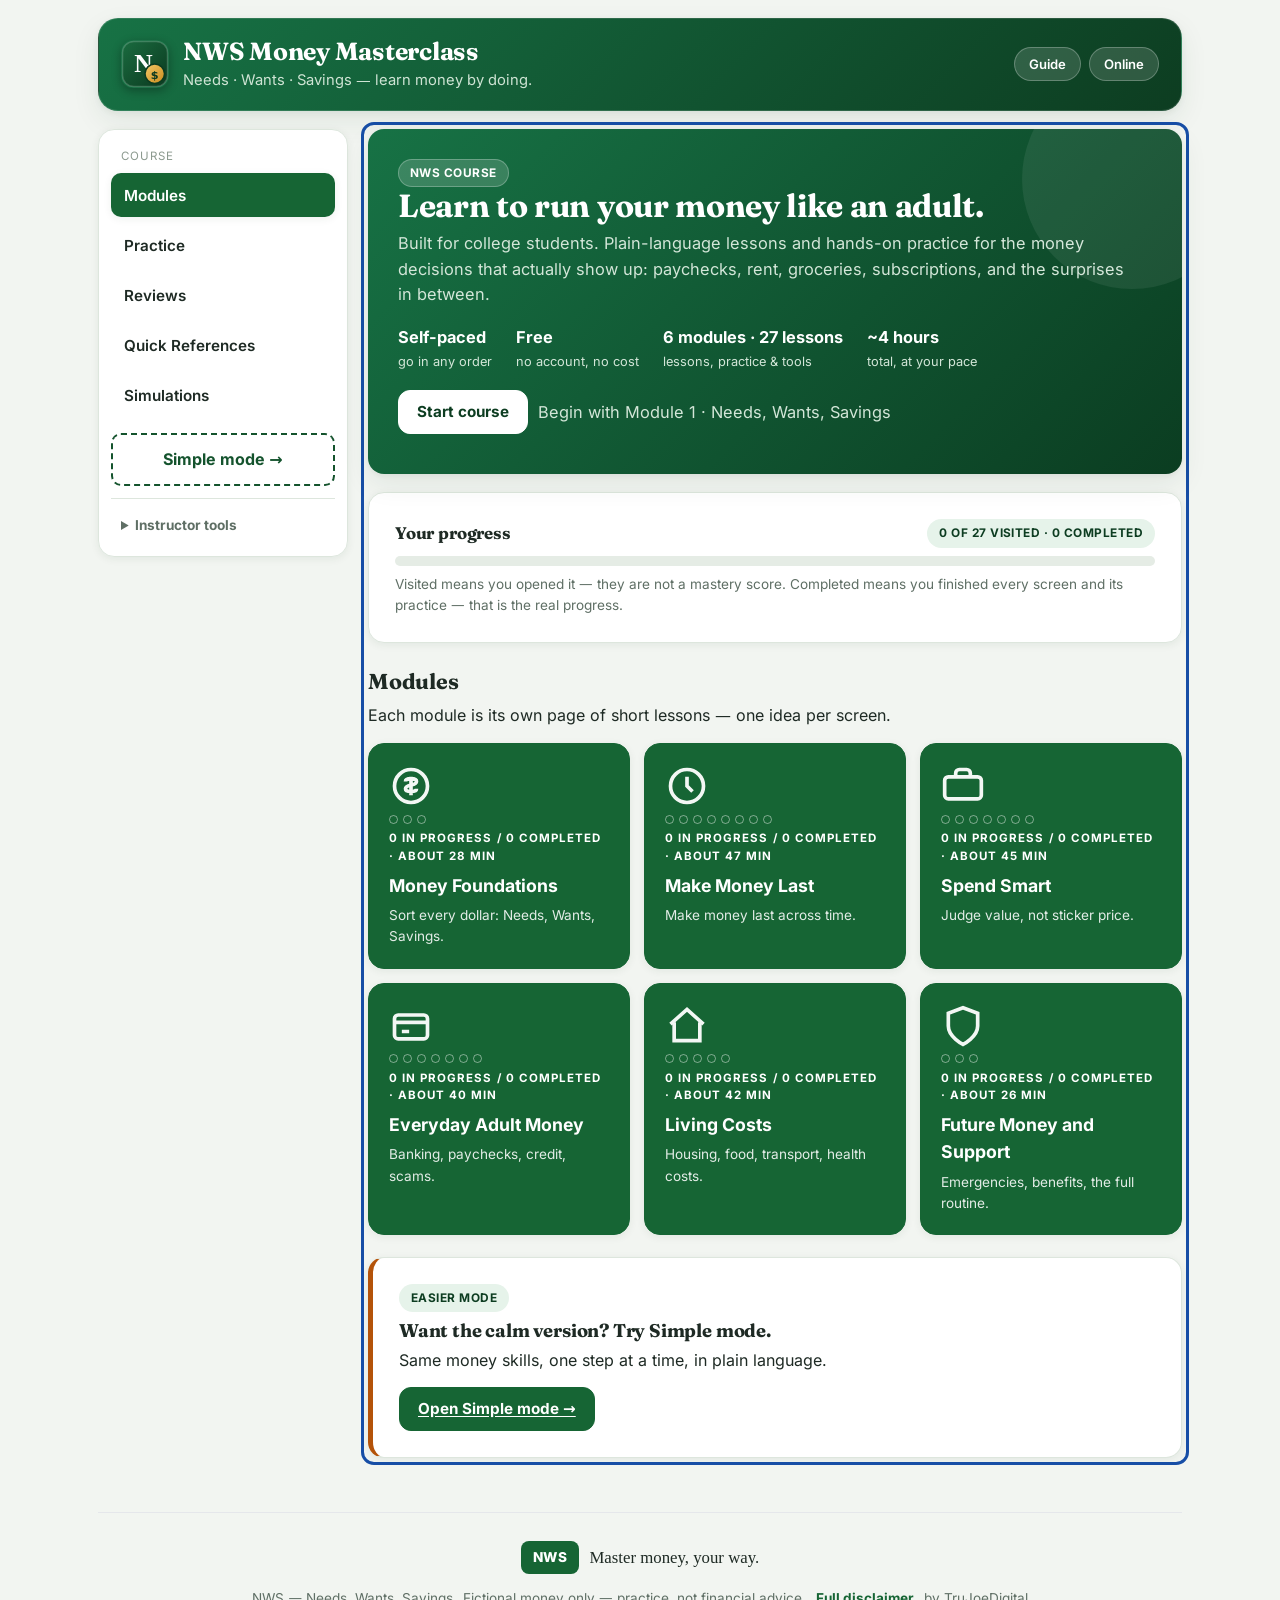
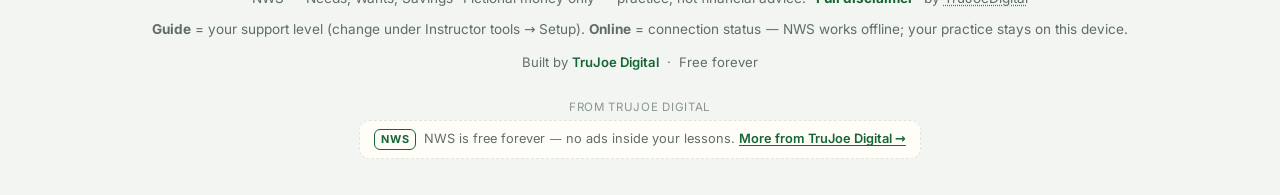
==== index.html @ 73017314 "Publish NWS build from d4024dbf68e6dd7f195183cb3db959cdd5420237" ====
<!doctype html>
<html lang="en">
<head>
  <meta charset="utf-8" />
  <meta name="viewport" content="width=device-width, initial-scale=1" />
  <meta name="theme-color" content="#14532d" />
  <meta name="application-name" content="NWS" />
  <meta name="apple-mobile-web-app-capable" content="yes" />
  <meta name="apple-mobile-web-app-status-bar-style" content="default" />
  <title>NWS Money Masterclass</title>
  <meta name="description" content="NWS Money Masterclass — learn money decisions with Needs, Wants, and Savings. Free, self-paced, works offline." />
  <link rel="manifest" href="./manifest.webmanifest" />
  <link rel="icon" href="./icon.svg" type="image/svg+xml" />
  <link rel="stylesheet" href="./styles.css" />
  <link rel="stylesheet" href="./course.css" />
  <link rel="stylesheet" href="./accessibility-v13.css" />
  <!-- AdSense site verification (pub-1942036847459762). House ad stays in #nwsAdSlot until Google approves. -->
  <script async src="https://pagead2.googlesyndication.com/pagead/js/adsbygoogle.js?client=ca-pub-1942036847459762" crossorigin="anonymous"></script>
  <script type="application/ld+json">
  {"@context":"https://schema.org","@type":"FAQPage","mainEntity":[
    {"@type":"Question","name":"Is NWS Money Masterclass really free?","acceptedAnswer":{"@type":"Answer","text":"Yes. Every lesson, quiz, and simulation is free with no account and no payment."}},
    {"@type":"Question","name":"Do I need to create an account to use NWS?","acceptedAnswer":{"@type":"Answer","text":"No. Progress is saved in your own browser. Nothing is uploaded."}},
    {"@type":"Question","name":"What ages is NWS Money Masterclass for?","acceptedAnswer":{"@type":"Answer","text":"Built for teens and young adults (roughly 14–24), and useful for any money beginner."}},
    {"@type":"Question","name":"What does NWS teach?","acceptedAnswer":{"@type":"Answer","text":"Budgeting, banking, credit and debt, scam safety, renting, utilities, food and transportation budgeting, health insurance basics, and tax paperwork — learned by doing, not lecturing."}},
    {"@type":"Question","name":"Does NWS work offline?","acceptedAnswer":{"@type":"Answer","text":"Yes. It is a progressive web app — install it and use it without an internet connection."}},
    {"@type":"Question","name":"Who made NWS Money Masterclass?","acceptedAnswer":{"@type":"Answer","text":"TruJoe Digital, Clarksville, Arkansas."}}
  ]}
  </script>
</head>
<body>
<a class="skip-link" href="#main-content">Skip to main content</a>
<div class="app">
  <header>
    <a class="brand brand-home" href="#/modules" aria-label="NWS Money Masterclass — back to home"><img class="brand-mark" src="./icon.svg" alt="" width="44" height="44" /><div class="brand-text"><h1>NWS Money Masterclass</h1><p>Needs · Wants · Savings — learn money by doing.</p></div></a>
    <div class="mode"><span class="pill" id="scaffoldPill" title="Support level: Guide — cues are visible; ask for a step when needed. Change it under Instructor tools → Setup." aria-label="Support level: Guide">Guide</span></div>
  </header>
  <div class="layout">
    <nav class="nav" aria-label="Course navigation">
      <small role="heading" aria-level="2">Course</small>
      <button type="button" data-screen="course" data-course-stage="1" aria-controls="course" aria-current="page" class="active">Modules</button>
      <button type="button" data-screen="practice-hub" data-course-stage="2" aria-controls="practice-hub">Practice</button>
      <button type="button" data-screen="reviews" data-course-stage="3" aria-controls="reviews">Reviews</button>
      <button type="button" data-screen="references" data-course-stage="4" aria-controls="references">Quick References</button>
      <button type="button" data-screen="simulations" data-course-stage="5" aria-controls="simulations">Simulations</button>
      <a href="./simple.html" style="display:block;margin-top:10px;padding:12px 14px;border:2px dashed #14532d;border-radius:10px;color:#14532d;font-weight:700;text-decoration:none;text-align:center;" title="Simple mode: one step at a time, plain language">Simple mode →</a>
      <details class="instructor-tools">
        <summary>Instructor tools</summary>
        <button type="button" data-screen="advisor-dashboard" aria-controls="advisor-dashboard">Dashboard</button>
        <button type="button" data-screen="setup" aria-controls="setup">Setup</button>
        <button type="button" data-screen="scenarios" aria-controls="scenarios">Scenarios</button>
        <button type="button" data-screen="evidence" aria-controls="evidence">Evidence</button>
        <button type="button" data-screen="evaluation" aria-controls="evaluation">Evaluation</button>
      </details>
    </nav>
    <main id="main-content" tabindex="-1">
      <div id="courseTrail" class="course-trail hidden" aria-live="polite"></div>

      <section id="course" class="screen active" tabindex="-1" aria-label="Course modules"></section>
      <section id="practice-hub" class="screen" tabindex="-1" aria-label="Practice"></section>
      <section id="reviews" class="screen" tabindex="-1" aria-label="Reviews"></section>
      <section id="references" class="screen" tabindex="-1" aria-label="Quick references"></section>
      <section id="simulations" class="screen" tabindex="-1" aria-label="Simulations"></section>
      <section id="module-page" class="screen" tabindex="-1" aria-label="Module"></section>
      <section id="lesson-player" class="screen" tabindex="-1" aria-label="Lesson"></section>

      <section id="home" class="screen" tabindex="-1"></section>
      <section id="money" class="screen" tabindex="-1"></section>
      <section id="week" class="screen" tabindex="-1"></section>
      <section id="spend" class="screen" tabindex="-1"></section>
      <section id="save" class="screen" tabindex="-1"></section>
      <section id="subscriptions" class="screen" tabindex="-1"></section>
      <section id="plan" class="screen" tabindex="-1"></section>
      <section id="pacing-value" class="screen" tabindex="-1" aria-labelledby="pacing-value-heading"></section>
      <section id="adult-life" class="screen" tabindex="-1"></section>
      <section id="life-sim" class="screen" tabindex="-1"></section>
      <section id="benefits" class="screen" tabindex="-1"></section>
      <section id="progress" class="screen" tabindex="-1"></section>

      <section id="advisor-dashboard" class="screen" tabindex="-1"></section>
      <section id="setup" class="screen" tabindex="-1"></section>
      <section id="scenarios" class="screen" tabindex="-1"></section>
      <section id="evidence" class="screen" tabindex="-1"></section>
      <section id="evaluation" class="screen" tabindex="-1"></section>
    </main>
  </div>
  <footer class="site-footer">
    <div class="footer-brand"><span class="footer-logo">NWS</span><span class="footer-tagline">Master money, your way.</span></div>
    <div class="footer-note"><span class="product-fullname">NWS — Needs, Wants, Savings</span> <span>Fictional money only — practice, not financial advice.</span> <details class="disclaimer"><summary>Full disclaimer</summary><p>Research-informed educational simulation. Fictional money only. It does not provide individualized financial, tax, legal, medical, insurance, housing, or benefits eligibility advice.</p><p><b>Ads &amp; privacy:</b> NWS currently shows only its own house messages in the footer below — no third-party ads served yet and no ad tracking. Our AdSense account is set up and awaiting Google's site review; if third-party ads are enabled after approval, this notice will be updated first, and ad providers may use cookies to serve and measure ads. Your practice data always stays on this device.</p></details> <span id="siteCredit" class="site-credit" hidden>by <a href="https://trujoedigital.com" target="_blank" rel="noopener">TruJoeDigital</a></span><span class="pill-legend"><b>Guide</b> = your support level (change under Instructor tools → Setup). <b>Online</b> = connection status — NWS works offline; your practice stays on this device.</span></div>
    <div class="footer-meta"><span>Built by <a href="https://trujoedigital.com" target="_blank" rel="noopener">TruJoe Digital</a></span><span>·</span><span>Free forever</span></div>
  </footer>
  <!-- NWS AD SLOT (footer only — never inside lessons, practice, or simulations).
       Managed by src/app/ad-rotation.js: direct-sold spots → AdSense → house ad.
       ADSENSE FLIP: set ADSENSE_ENABLED=true in ad-rotation.js and replace
       NWS_FOOTER_SLOT_ID with your AdSense ad unit ID (see docs/ADS.md). -->
  <div id="nwsAdSlot" class="nws-ad-slot" role="complementary" aria-label="Sponsored message">
    <div class="ad-label house-label" aria-hidden="true">From TruJoe Digital</div>
    <div class="house-ad"><span class="house-ad-tag">NWS</span><span>NWS is free forever — no ads inside your lessons. <a href="https://trujoedigital.com" target="_blank" rel="noopener">More from TruJoe Digital →</a></span></div>
  </div>
</div>
<dialog id="reportDialog"><div class="modal" id="reportBody"></div></dialog>
<script type="module" src="./app/my-numbers.js"></script>
<script type="module" src="./app/main-v11.js"></script>
<script type="module" src="./app/main-v11-fixes.js"></script>
<script type="module" src="./app/pwa.js"></script>
<script type="module" src="./app/pacing-value-ui.js"></script>
<script type="module" src="./app/adult-life-ui.js"></script>
<script type="module" src="./app/adult-life-simulation-ui.js"></script>
<script type="module" src="./app/recovery-followup-ui.js"></script>
<script type="module" src="./app/benefits-ui.js"></script>
<script type="module" src="./app/scenario-builder.js"></script>
<script type="module" src="./app/advisor-dashboard-ui.js"></script>
<script type="module" src="./app/evaluation-ui.js"></script>
<script type="module" src="./app/accessibility-runtime.js"></script>
<script type="module" src="./app/router.js"></script>
<script type="module" src="./app/ad-rotation.js"></script>
<script type="module" src="./app/course-ui.js"></script>
<script>
(function(){
  var credit=document.getElementById('siteCredit');
  if(!credit) return;
  var SHOW={course:1,setup:1};
  function sync(){
    var active=document.querySelector('main .screen.active');
    credit.hidden=!(active&&SHOW[active.id]);
  }
  var mainEl=document.querySelector('main');
  if(mainEl) new MutationObserver(sync).observe(mainEl,{attributes:true,subtree:true,attributeFilter:['class']});
  sync();
})();
</script>
</body>
</html>
---- styles.css ----
/* NWS Money Masterclass — visual system v3
   Professional, friendly, zero-cost. Palette: money-green (navy-adjacent trust),
   warm gold accent, ink-on-paper body. Inter for UI, Fraunces for display.
   Typefaces are self-hosted (OFL) so the PWA works fully offline. */
@font-face{font-family:'Inter';font-style:normal;font-weight:400 800;font-display:swap;
  src:url('./fonts/inter-latin.woff2') format('woff2');unicode-range:U+0000-00FF}
@font-face{font-family:'Fraunces';font-style:normal;font-weight:600 700;font-display:swap;
  src:url('./fonts/fraunces-latin.woff2') format('woff2');unicode-range:U+0000-00FF}
:root{
  --font-sans:'Inter',system-ui,-apple-system,BlinkMacSystemFont,'Segoe UI',Roboto,sans-serif;
  --font-display:'Fraunces',Georgia,'Times New Roman',serif;
  --bg:#f2f5f1; --panel:#ffffff; --panel-2:#f8faf8;
  --ink:#1e2a24; --muted:#5f6f65; --faint:#8b998e; --line:#dde6dd;
  --brand:#166534; --brand-deep:#0d3d21; --brand-soft:#e6f3ea;
  --accent:#b45309; --accent-deep:#7c3a06; --accent-soft:#fdf1de;
  --good:#15803d; --good-soft:#e5f5ea;
  --warn:#92400e; --warn-soft:#fdf1de;
  --bad:#b91c1c; --bad-soft:#fdeaea;
  --shadow:0 10px 28px rgba(20,60,35,.08),0 2px 6px rgba(20,60,35,.06);
  --shadow-sm:0 2px 8px rgba(20,60,35,.07);
  --radius:16px; --radius-sm:10px;
}
*{box-sizing:border-box}
html{-webkit-text-size-adjust:100%}
body{margin:0;background:var(--bg);color:var(--ink);font-family:var(--font-sans);font-size:16px;line-height:1.55;-webkit-font-smoothing:antialiased}
h1,h2,h3{font-family:var(--font-display);line-height:1.2;letter-spacing:-.01em}
p{margin:.5em 0}
a{color:var(--brand);text-underline-offset:2px}
:focus-visible{outline:3px solid #2f9e63;outline-offset:2px;border-radius:6px}
.skip-link{position:absolute;left:-9999px;top:0;background:var(--brand-deep);color:#fff;padding:10px 16px;z-index:200;border-radius:0 0 10px 0;font-weight:700}
.skip-link:focus{left:0}
.hidden{display:none!important}
[hidden]{display:none!important}

.app{max-width:1120px;margin:0 auto;padding:18px}

/* ---------- Brand header ---------- */
header{background:linear-gradient(135deg,#177245 0%,#0d3d21 100%);color:#fff;border-radius:20px;padding:18px 22px;display:flex;align-items:center;gap:16px;flex-wrap:wrap;box-shadow:var(--shadow);border:1px solid rgba(255,255,255,.12)}
.brand{display:flex;align-items:center;gap:14px;flex:1 1 auto;min-width:0}
a.brand-home{text-decoration:none;color:inherit}
a.brand-home:hover .brand-text h1{text-decoration:underline;text-underline-offset:3px}
.brand-mark{width:48px;height:48px;flex:0 0 auto;border-radius:12px;box-shadow:0 3px 10px rgba(0,0,0,.3)}
.brand-text h1{margin:0;font-size:1.55rem;color:#fff}
.brand-text p{margin:2px 0 0;color:#cfe4d4;font-size:.92rem}
.mode{display:flex;gap:8px;align-items:center;flex-wrap:wrap}
.pill{background:rgba(255,255,255,.14);color:#fff;border:1px solid rgba(255,255,255,.25);border-radius:999px;padding:6px 14px;font-size:.82rem;font-weight:600;white-space:nowrap}
.pill.connected{background:rgba(74,222,128,.22);border-color:rgba(74,222,128,.5)}
.pill.offline{background:rgba(251,191,36,.22);border-color:rgba(251,191,36,.5)}
header .mode .btn.secondary{background:#fff;border-color:#fff;color:var(--brand-deep)}
header .mode .btn.ghost{background:transparent;color:#fff;border-color:rgba(255,255,255,.35)}

/* ---------- Layout & nav ---------- */
.layout{display:grid;grid-template-columns:250px 1fr;gap:20px;margin-top:18px;align-items:start}
.layout .nav{position:sticky;top:16px;max-height:calc(100vh - 32px);overflow-y:auto}
.nav{background:var(--panel);border:1px solid var(--line);border-radius:var(--radius);padding:12px;display:flex;flex-direction:column;gap:6px;position:sticky;top:14px;box-shadow:var(--shadow-sm)}
.nav small{color:var(--faint);text-transform:uppercase;font-size:.72rem;letter-spacing:.08em;padding:6px 10px 2px}
.nav button{display:flex;align-items:center;gap:10px;width:100%;text-align:left;border:1px solid transparent;background:none;color:var(--ink);padding:11px 12px;border-radius:var(--radius-sm);cursor:pointer;font-size:.95rem;font-weight:600;font-family:var(--font-sans)}
.nav button:hover{background:var(--brand-soft);border-color:var(--line)}
.nav button.active{background:var(--brand);color:#fff;box-shadow:var(--shadow-sm)}
.instructor-tools{border-top:1px solid var(--line);margin-top:6px;padding-top:8px}
.instructor-tools summary{cursor:pointer;color:var(--muted);font-size:.85rem;font-weight:700;padding:8px 10px;border-radius:var(--radius-sm)}
.instructor-tools summary:hover{background:var(--panel-2)}

main{min-width:0}
.screen{display:none}
.screen.active{display:block;animation:fadein .22s ease}
@keyframes fadein{from{opacity:0;transform:translateY(6px)}to{opacity:1;transform:none}}

/* ---------- Cards, hero, stats ---------- */
.hero{background:var(--panel);border:1px solid var(--line);border-top:5px solid var(--brand);border-radius:var(--radius);padding:22px 24px;box-shadow:var(--shadow);margin-bottom:18px}
.hero h2{margin:0 0 4px;font-size:1.7rem}
.card{background:var(--panel);border:1px solid var(--line);border-radius:var(--radius);padding:20px;box-shadow:var(--shadow-sm);margin:14px 0}
.card h3{margin:.2em 0 .4em}
.sub{color:var(--muted);font-size:.93rem;margin:.35em 0}
.muted{color:var(--muted)}
.section-title{display:flex;align-items:center;gap:12px;margin:26px 0 4px}
.section-title h2{margin:0;font-size:1.35rem}
.stats{display:grid;grid-template-columns:repeat(auto-fit,minmax(120px,1fr));gap:10px;margin:14px 0}
.stat{background:var(--panel-2);border:1px solid var(--line);border-radius:var(--radius-sm);padding:12px 14px}
.stat span{display:block;font-size:.75rem;color:var(--muted);text-transform:uppercase;letter-spacing:.05em;font-weight:600}
.stat b{font-size:1.25rem;font-variant-numeric:tabular-nums}
.grid{display:grid;gap:14px}
.g2{grid-template-columns:repeat(2,1fr)}
.g3{grid-template-columns:repeat(3,1fr)}
.g4{grid-template-columns:repeat(4,1fr)}
.row{display:flex;gap:10px;align-items:center;flex-wrap:wrap;margin:10px 0}
.between{justify-content:space-between}
.stack{display:flex;flex-direction:column;gap:8px}
.ghost{opacity:.55}

/* ---------- Buttons ---------- */
.btn{appearance:none;border:1.5px solid var(--brand);background:var(--brand);color:#fff;font-family:var(--font-sans);font-weight:700;font-size:.95rem;padding:11px 18px;border-radius:12px;cursor:pointer;display:inline-flex;align-items:center;justify-content:center;gap:8px;transition:transform .12s ease,box-shadow .12s ease,background .12s ease;line-height:1.3}
.btn:hover{background:#12562c;transform:translateY(-1px);box-shadow:0 6px 16px rgba(22,101,52,.28)}
.btn:active{transform:none}
.btn.secondary{background:#fff;color:var(--brand-deep);border-color:#c9d6cb}
.btn.secondary:hover{background:var(--brand-soft);box-shadow:var(--shadow-sm)}
.btn.ghost{background:transparent;color:var(--brand-deep);border-color:transparent}
.btn.warn{background:var(--warn);border-color:var(--warn)}
.btn:disabled{opacity:.5;cursor:not-allowed;transform:none;box-shadow:none}

/* ---------- Forms ---------- */
label{font-weight:600;font-size:.93rem;display:block;margin-bottom:2px}
.field{display:flex;flex-direction:column;gap:6px;margin:10px 0;min-width:0}
.field small{color:var(--muted);font-size:.82rem}
input[type=number],input[type=text],input[type=date],select,textarea{font-family:var(--font-sans);font-size:1rem;color:var(--ink);background:#fff;border:1.5px solid #c6d3c8;border-radius:12px;padding:11px 13px;width:100%;max-width:100%;transition:border-color .12s,box-shadow .12s}
input:focus,select:focus,textarea:focus{border-color:var(--brand);box-shadow:0 0 0 3px rgba(22,101,52,.16);outline:none}
input[type=number]{font-variant-numeric:tabular-nums}
input[type=checkbox],input[type=radio]{width:1.15rem;height:1.15rem;accent-color:var(--brand)}
.checkbox-row{display:flex;gap:10px;align-items:flex-start;font-weight:500;margin:8px 0}

/* ---------- Tags, hints, callouts ---------- */
.tag{display:inline-block;font-size:.74rem;font-weight:700;padding:4px 11px;border-radius:999px;background:var(--brand-soft);color:var(--brand-deep);text-transform:uppercase;letter-spacing:.04em;border:1px solid transparent}
.tag.need{background:#e0eafb;color:#1e40af;border-color:#c3d4f5}
.tag.want{background:var(--accent-soft);color:var(--accent-deep);border-color:#f3dcb4}
.tag.recurring{background:#f3e8ff;color:#6d28d9;border-color:#e0cdfb}
.tag.save{background:var(--good-soft);color:var(--good);border-color:#c4e6cd}
.tag.info{background:#e8eef4;color:#3b556e;border-color:#cfdbe6}
.hint{color:var(--muted);font-size:.88rem;background:var(--panel-2);border-left:3px solid var(--accent);padding:8px 12px;border-radius:0 8px 8px 0;margin:10px 0}
.callout{border:1px solid #f3dcb4;background:var(--accent-soft);border-radius:var(--radius-sm);padding:14px 16px;margin:12px 0}
.callout.good{border-color:#c4e6cd;background:var(--good-soft)}
.warning{border:1px solid #f5c6c6;background:var(--bad-soft);border-radius:var(--radius-sm);padding:14px 16px;margin:12px 0;color:#7f1d1d}
.result{border-radius:var(--radius-sm);padding:12px 14px;margin:12px 0;background:var(--panel-2);border:1px solid var(--line)}
.info{color:var(--muted);font-size:.9rem}
.money{font-variant-numeric:tabular-nums;font-weight:700}
.positive{color:var(--good)} .negative{color:var(--bad)}
.progressbar{height:10px;background:#e5ece5;border-radius:999px;overflow:hidden;margin:8px 0}
.progressbar i{display:block;height:100%;background:linear-gradient(90deg,#22a35c,#166534);border-radius:999px;transition:width .3s ease}

/* ---------- Tables ---------- */
.table-scroll{overflow-x:auto;-webkit-overflow-scrolling:touch;border-radius:var(--radius-sm)}
table{border-collapse:collapse;width:100%;background:#fff}
th,td{text-align:left;padding:10px 12px;border-bottom:1px solid var(--line);font-size:.92rem}
th{font-weight:700;font-size:.78rem;text-transform:uppercase;letter-spacing:.05em;color:var(--muted);background:var(--panel-2)}
tr:last-child td{border-bottom:0}

/* ---------- Lesson chrome: trail, prev/next, your-turn ---------- */
.course-trail{background:var(--panel);border:1px solid var(--line);border-radius:var(--radius);padding:12px 18px;margin-bottom:16px;display:flex;gap:10px;align-items:center;flex-wrap:wrap;box-shadow:var(--shadow-sm)}
.course-trail .trail-title{font-weight:700;font-size:.95rem;flex:1 1 auto;min-width:200px}
.course-trail .trail-title small{color:var(--muted);font-weight:600}
.trail-sep{margin:0 .45em;color:var(--muted);font-weight:400}
.trail-flow{display:flex;align-items:center;gap:10px;flex-wrap:wrap;flex-basis:100%;border-top:1px solid var(--line);padding-top:10px}
.trail-progress{font-size:.8rem;font-weight:700;color:var(--muted)}
.trail-nav{display:flex;gap:8px;margin-left:auto}
.trail-nav .btn{padding:9px 14px;font-size:.87rem}
.trail-nav .trail-link{color:var(--brand);font-weight:700;font-size:.87rem;text-decoration:none;padding:9px 4px}
.trail-nav .trail-link:hover{text-decoration:underline}

.your-turn{border:2px solid var(--brand);background:linear-gradient(180deg,#f2f9f4 0%,#fff 90%);border-radius:var(--radius);padding:20px;margin:18px 0;box-shadow:var(--shadow-sm)}
.your-turn-head{display:flex;align-items:center;gap:12px;margin-bottom:6px;flex-wrap:wrap}
.your-turn-tag{background:var(--brand);color:#fff;font-size:.72rem;font-weight:800;letter-spacing:.06em;text-transform:uppercase;padding:5px 12px;border-radius:999px}
.your-turn h3{margin:0;font-size:1.2rem}
.your-turn .result-line{background:#fff;border:1px dashed var(--brand);border-radius:var(--radius-sm);padding:12px 14px;margin:12px 0;font-weight:600}
.your-turn-checklist{margin-top:14px;border-top:1px dashed var(--line);padding-top:10px}
.your-turn-checklist summary{cursor:pointer;font-weight:700;color:var(--brand-deep);font-size:.95rem}
.your-turn-checklist ol{padding-left:24px;display:grid;gap:10px;margin:12px 0}
.your-turn-checklist label{display:flex;gap:10px;align-items:flex-start;font-weight:500;cursor:pointer}
.your-turn-checklist input[type=checkbox]{flex:0 0 auto;margin-top:3px}

/* ---------- Footer disclaimer ---------- */
.footer-note{color:var(--muted);font-size:.85rem;text-align:center;margin:26px 0 10px;display:flex;gap:10px;justify-content:center;align-items:baseline;flex-wrap:wrap}
.site-footer{margin-top:40px;padding:28px 20px 20px;border-top:1px solid var(--border,#e5e7eb);text-align:center}
.site-footer .footer-brand{display:flex;align-items:center;justify-content:center;gap:10px;margin-bottom:14px}
.site-footer .footer-logo{background:var(--brand);color:#fff;font-weight:800;font-size:.85rem;padding:6px 12px;border-radius:8px;letter-spacing:.04em}
.site-footer .footer-tagline{font-family:var(--serif,Georgia,serif);font-size:1.05rem;color:var(--ink,#1a1a1a)}
.site-footer .footer-note{margin:0 0 12px}
.site-footer .footer-meta{display:flex;gap:8px;justify-content:center;align-items:center;color:var(--muted);font-size:.82rem;margin-top:4px}
.site-footer .footer-meta a{color:var(--brand);text-decoration:none;font-weight:600}
.ad-label.house-label{color:var(--muted);font-size:.72rem;letter-spacing:.06em;text-transform:uppercase}
/* NWS ad slot: footer strip only, never inside lesson/practice/simulation flows. */
.nws-ad-slot{margin:6px auto 18px;max-width:728px;padding:0 12px;text-align:center}
.ad-label{font-size:.62rem;letter-spacing:.14em;text-transform:uppercase;color:var(--muted,#8a8578);margin-bottom:4px;opacity:.7}
.house-ad{display:inline-flex;gap:8px;align-items:baseline;justify-content:center;flex-wrap:wrap;color:var(--muted);font-size:.8rem;border:1px dashed var(--line,#d8d2c4);border-radius:10px;padding:8px 14px;background:var(--card,#fffdf8)}
.house-ad-tag{font-weight:700;font-size:.68rem;letter-spacing:.06em;text-transform:uppercase;color:var(--brand);border:1px solid var(--brand);border-radius:6px;padding:1px 6px}
.house-ad a{color:var(--brand);font-weight:600}
.direct-ad{display:inline-flex;gap:8px;align-items:baseline;justify-content:center;flex-wrap:wrap;color:var(--muted);font-size:.8rem;border:1px solid var(--line,#d8d2c4);border-radius:10px;padding:8px 14px;background:var(--card,#fffdf8)}
.direct-ad .spot-tag{font-weight:700;font-size:.68rem;letter-spacing:.06em;text-transform:uppercase;color:var(--brand-deep);border:1px solid var(--brand-deep);border-radius:6px;padding:1px 6px}
.direct-ad a{color:var(--brand);font-weight:600}
.site-credit a{color:var(--muted);text-decoration:underline dotted;text-underline-offset:2px}
.site-credit a:hover{color:var(--brand)}
.disclaimer{display:inline}
.disclaimer summary{cursor:pointer;color:var(--brand);font-weight:700;display:inline}
.disclaimer p{max-width:660px;margin:10px auto;text-align:left;background:var(--panel);border:1px solid var(--line);border-radius:var(--radius-sm);padding:14px 16px}

/* ---------- Misc components ---------- */
.event{border:1px solid var(--line);border-radius:var(--radius-sm);padding:12px 14px;margin:10px 0;background:var(--panel-2)}
.event.done{border-color:#c4e6cd;background:var(--good-soft)}
.scenario-event{border-left:4px solid var(--accent);background:var(--panel);border-radius:0 var(--radius-sm) var(--radius-sm) 0;padding:12px 14px;margin:10px 0;box-shadow:var(--shadow-sm)}
.choice{border:1.5px solid var(--line);background:#fff;border-radius:12px;padding:12px 14px;cursor:pointer;font-family:var(--font-sans);font-size:.95rem;font-weight:600;transition:border-color .12s,box-shadow .12s;text-align:left}
.choice:hover{border-color:var(--brand);box-shadow:var(--shadow-sm)}
.choice[aria-pressed="true"]{border-color:var(--brand);background:var(--brand-soft);box-shadow:var(--shadow-sm)}
.adult-life-module-nav{display:flex;gap:8px;flex-wrap:wrap;margin:12px 0}
.adult-life-choice,.adult-life-transfer-choice{border:1.5px solid var(--line);border-radius:12px;background:#fff;padding:12px 14px;cursor:pointer;font-weight:600;font-family:var(--font-sans)}
.adult-life-choice[aria-pressed="true"],.adult-life-transfer-choice[aria-pressed="true"]{border-color:var(--brand);background:var(--brand-soft)}
.benefits-card{border:1px solid var(--line);border-radius:var(--radius-sm);padding:14px;background:var(--panel-2);margin:10px 0}
.source-note{font-size:.8rem;color:var(--faint);margin-top:8px}
dialog{border:1px solid var(--line);border-radius:var(--radius);padding:0;max-width:min(640px,92vw);box-shadow:var(--shadow)}
dialog::backdrop{background:rgba(13,61,33,.45)}
.modal{padding:24px}

/* ---------- Density & theme prefs ---------- */
body[data-density="low"] .card{padding:26px}
body[data-density="low"] .hero{padding:30px}
body[data-theme="dark"]{--bg:#0f1511;--panel:#182119;--panel-2:#1f2b21;--ink:#eaf2ea;--muted:#a9bcae;--faint:#7e9184;--line:#2c3a2d;--brand:#4ade80;--brand-deep:#d8f6e2;--brand-soft:#1e3325;--accent:#f0b35c;--accent-deep:#f6cf8f;--accent-soft:#33270f;--shadow:none;--shadow-sm:none;--good:#4ade80;--good-soft:#1e3325;--warn:#f0b35c;--warn-soft:#33270f;--bad:#f87171;--bad-soft:#3a1a1a}
body[data-theme="dark"] .btn{background:var(--brand);border-color:var(--brand);color:#0b1f13}
body[data-theme="dark"] .btn:hover{background:#22c55e}
body[data-theme="dark"] .btn.secondary{background:transparent;color:var(--brand-deep);border-color:#3c4f3e}
body[data-theme="dark"] .btn.ghost{color:var(--brand-deep)}
body[data-theme="dark"] input[type=number],body[data-theme="dark"] input[type=text],body[data-theme="dark"] input[type=date],body[data-theme="dark"] select,body[data-theme="dark"] textarea{background:#101711;border-color:#3c4f3e;color:var(--ink)}
body[data-theme="dark"] table{background:var(--panel)}
body[data-theme="dark"] .hero{border-top-color:var(--brand)}
body[data-theme="dark"] header{background:linear-gradient(135deg,#14532d,#0b3a20)}
body[data-theme="dark"] .course-hero{background:linear-gradient(135deg,#14532d,#081f12)}
body[data-theme="dark"] .your-turn{background:linear-gradient(180deg,#14251a,#182119)}
body[data-theme="dark"] .your-turn .result-line{background:#101711}
body[data-theme="dark"] .choice,body[data-theme="dark"] .adult-life-choice,body[data-theme="dark"] .adult-life-transfer-choice{background:#101711}
body[data-theme="dark"] .nav button.active{background:var(--brand);color:#0b1f13}
body[data-theme="dark"] .course-module-number{background:var(--brand);color:#0b1f13}
body[data-theme="dark"] .tag{background:var(--brand-soft);color:var(--brand-deep)}
body[data-theme="dark"] .tag.need{background:#16294d;color:#a9c6f7;border-color:#274067}
body[data-theme="dark"] .tag.want{background:#33270f;color:#f6cf8f;border-color:#5a4517}
body[data-theme="dark"] .tag.recurring{background:#2b1d4d;color:#cdb4f7;border-color:#45336e}
body[data-theme="dark"] .tag.save{background:#12331f;color:#8fe3a8;border-color:#1f5231}
body[data-theme="dark"] .tag.info{background:#22303c;color:#a9c2d6;border-color:#33465a}

/* ---------- Responsive ---------- */
@media(max-width:960px){
  .layout{grid-template-columns:1fr}
  .nav{position:static;display:grid;grid-template-columns:repeat(3,1fr);gap:8px}
  .nav small{grid-column:1/-1;padding:2px 6px}
  .nav button{justify-content:center;text-align:center;padding:12px 8px}
  .instructor-tools{grid-column:1/-1}
  .instructor-tools button{justify-content:flex-start;text-align:left}
}
@media(max-width:640px){
  body{font-size:15px}
  .app{padding:12px}
  header{padding:14px 16px;border-radius:16px}
  .brand-text h1{font-size:1.25rem}
  .brand-text p{font-size:.82rem}
  .nav{grid-template-columns:repeat(2,1fr)}
  .hero{padding:18px}
  .hero h2{font-size:1.35rem}
  .card{padding:16px}
  .g2,.g3,.g4{grid-template-columns:1fr}
  table{display:block;max-width:100%;overflow-x:auto;-webkit-overflow-scrolling:touch}
  .trail-flow{flex-direction:column;align-items:stretch}
  .trail-nav{margin-left:0;justify-content:space-between}
  .trail-nav .btn{flex:1}
  .trail-nav .trail-link{align-self:center}
  .btn{padding:12px 16px}
  .stats{grid-template-columns:repeat(2,1fr)}
}
@media(max-width:400px){
  .nav{grid-template-columns:1fr 1fr}
  .brand-mark{width:40px;height:40px}
}

/* ---------- Print: checklists ---------- */
@media print{
  .nav,.mode,.course-trail,.skip-link,.trail-nav,.your-turn .btn,.course-lesson-action,.footer-note .disclaimer{display:none!important}
  body{background:#fff;font-size:12pt}
  .app{max-width:none;padding:0}
  header{box-shadow:none;-webkit-print-color-adjust:exact;print-color-adjust:exact}
  .hero,.card,.your-turn,.event{box-shadow:none;break-inside:avoid}
  .your-turn-checklist input[type=checkbox]{-webkit-print-color-adjust:exact;print-color-adjust:exact}
}
@media(prefers-reduced-motion:reduce){
  *,*::before,*::after{animation:none!important;transition:none!important}
}
---- course.css ----
/* NWS course extras v3 — supplements styles.css (which owns the core course shell). */
.quick-ref h3{margin-bottom:8px}
.quick-ref p:first-of-type{margin-top:0}
.quick-ref ol,.quick-ref ul{padding-left:22px;display:grid;gap:6px}
.instructor-tools[open] summary{color:var(--ink)}
@media(max-width:900px){
  .course-trail{position:static}
}

/* ---------- Course shell (v3 pro-course redesign; moved from styles.css) ---------- */
/* ---------- Course shell extras (v3) ---------- */
.course-hero{background:linear-gradient(135deg,#177245 0%,#0b3d21 100%);color:#fff;border:0;position:relative;overflow:hidden}
.course-hero::after{content:"";position:absolute;right:-60px;top:-60px;width:220px;height:220px;border-radius:50%;background:rgba(255,255,255,.07)}
.course-hero h2{color:#fff;font-size:2rem;margin:0 0 6px}
.course-hero .sub{color:#d3e6d8;font-size:1.02rem;max-width:46rem}
.course-hero .tag{background:rgba(255,255,255,.16);color:#fff;border-color:rgba(255,255,255,.25)}
.course-hero .btn{background:#fff;border-color:#fff;color:var(--brand-deep)}
.course-hero .btn:hover{background:#eef5ef}
/* ---------- Course home (v4 pro-course rebuild, Pass 1) ---------- */
.course-logistics{list-style:none;margin:18px 0 0;padding:0;display:flex;flex-wrap:wrap;gap:10px 24px}
.course-logistics li{display:flex;flex-direction:column;gap:2px}
.course-logistics b{color:#fff;font-size:1.02rem}
.course-logistics span{color:#d3e6d8;font-size:.8rem}
.course-cta-row{margin-top:18px}
.course-cta-row .sub{color:#d3e6d8}
.course-modules{display:grid;gap:16px;margin-top:8px}
.course-module{background:var(--panel);border:1px solid var(--line);border-radius:var(--radius);overflow:hidden;box-shadow:var(--shadow-sm)}
.course-module-head{display:flex;gap:14px;align-items:center;padding:18px 20px 8px}
.course-module-num{flex:0 0 auto;width:44px;height:44px;border-radius:50%;background:var(--brand-soft);color:var(--brand-deep);font-family:var(--font-display);font-weight:700;font-size:1.3rem;display:flex;align-items:center;justify-content:center}
.course-module-kicker{display:block;font-size:.72rem;font-weight:800;letter-spacing:.09em;text-transform:uppercase;color:var(--brand);margin-bottom:4px}
.course-module-head h3{margin:0;font-size:1.15rem;color:var(--ink)}
.course-module-head .sub{margin:2px 0 0}
.course-module-head .tag{margin-left:auto;flex:0 0 auto}
.course-module-meta{display:flex;gap:8px;align-items:center;margin:0;padding:0 20px 12px;color:var(--muted);font-size:.82rem;font-weight:600}
.course-lesson-list{list-style:none;margin:0;padding:0 12px 14px;display:grid;gap:8px}
.course-lesson{background:var(--panel-2);border:1px solid var(--line);border-radius:var(--radius-sm);padding:12px 14px;display:flex;gap:12px;align-items:center;cursor:pointer;transition:border-color .12s,box-shadow .12s,transform .12s}
.course-lesson:hover{border-color:var(--brand);box-shadow:var(--shadow-sm);transform:translateY(-1px)}
.course-lesson.visited{border-left:4px solid var(--good);background:var(--good-soft)}
.course-step-num{flex:0 0 auto;width:28px;height:28px;border-radius:50%;background:var(--brand-soft);color:var(--brand-deep);font-weight:800;font-size:.8rem;display:flex;align-items:center;justify-content:center}
.course-lesson.visited .course-step-num{background:var(--good);color:#fff}
.course-kind{flex:0 0 auto;font-size:.68rem;font-weight:800;letter-spacing:.05em;text-transform:uppercase;padding:4px 10px;border-radius:999px;background:var(--brand-soft);color:var(--brand-deep)}
.course-est{flex:0 0 auto;color:var(--muted);font-size:.78rem;font-weight:600;white-space:nowrap}
.course-check{display:none;flex:0 0 auto;width:26px;height:26px;border-radius:50%;background:var(--good);color:#fff;font-weight:800;font-size:.85rem;align-items:center;justify-content:center}
.course-lesson.visited .course-check{display:inline-flex}
.course-lesson-meta{flex:1 1 auto;min-width:0;text-align:left}
.course-lesson-meta b{display:block;font-size:.98rem}
.course-lesson-meta small{color:var(--muted);font-size:.82rem;display:block;margin-top:2px}
.course-lesson-action{color:var(--brand);font-weight:700;font-size:.9rem;white-space:nowrap}
.course-tools-head{margin:22px 0 6px}
.course-card-grid{display:grid;grid-template-columns:repeat(auto-fill,minmax(230px,1fr));gap:14px;margin-top:8px}
.course-action-card{background:var(--panel);border:1px solid var(--line);border-radius:var(--radius);padding:18px;box-shadow:var(--shadow-sm);display:flex;flex-direction:column;gap:8px}
.course-action-card h3{margin:0;font-size:1.05rem}
.course-action-card .btn{margin-top:auto;align-self:flex-start}

/* ---------- Course home: progress, Simple mode, proof ---------- */
.course-progress{margin-top:16px}
.course-progress-head{display:flex;align-items:center;justify-content:space-between;gap:12px;margin-bottom:8px}
.course-progress-head h3{margin:0;font-size:1.05rem}
.course-progress .sub{margin:8px 0 0;font-size:.85rem}
.course-simple-card{margin-top:22px;border-left:5px solid var(--accent)}
.course-simple-card h3{margin:8px 0 6px;font-size:1.15rem}
.course-simple-card p{margin:0 0 14px}
.course-outcomes{list-style:none;margin:0;padding:0;display:grid;gap:10px}
.course-outcomes li{position:relative;padding-left:32px}
.course-outcomes li::before{content:"✓";position:absolute;left:0;top:1px;width:22px;height:22px;border-radius:50%;background:var(--brand-soft);color:var(--brand-deep);font-weight:800;font-size:.75rem;display:inline-flex;align-items:center;justify-content:center}

/* ---------- Lesson workspace shell: outline + trail (Pass 2) ---------- */
.trail-outline-toggle{flex:0 0 auto}
.trail-title .trail-module{font-weight:600}
.trail-meter{flex:1 1 120px;min-width:90px}
.course-outline{display:none;margin:0 0 16px;background:var(--panel);border:1px solid var(--line);border-radius:var(--radius);box-shadow:var(--shadow-sm);padding:14px 16px}
.course-outline.open{display:block}
.course-outline-head{display:flex;align-items:center;justify-content:space-between;gap:10px;margin-bottom:10px}
.course-outline-head h3{margin:0;font-size:1rem}
.outline-module{border:1px solid var(--line);border-radius:var(--radius-sm);background:var(--panel-2);margin-bottom:8px}
.outline-module:last-child{margin-bottom:0}
.outline-module summary{list-style:none;display:flex;gap:10px;align-items:center;padding:10px 12px;cursor:pointer;border-radius:var(--radius-sm)}
.outline-module summary::-webkit-details-marker{display:none}
.outline-module summary:hover{background:var(--brand-soft)}
.outline-module-num{flex:0 0 auto;width:28px;height:28px;border-radius:50%;background:var(--brand-soft);color:var(--brand-deep);font-weight:800;font-size:.8rem;display:flex;align-items:center;justify-content:center}
.outline-module-meta{flex:1 1 auto;min-width:0}
.outline-module-meta b{display:block;font-size:.92rem}
.outline-module-meta small{color:var(--muted);font-size:.78rem}
.outline-steps{display:grid;gap:6px;padding:2px 12px 12px}
.outline-step{display:flex;gap:10px;align-items:center;width:100%;text-align:left;background:var(--panel);border:1px solid var(--line);border-radius:var(--radius-sm);padding:9px 12px;cursor:pointer;font:inherit;color:inherit}
.outline-step:hover{border-color:var(--brand)}
.outline-step.current{border-color:var(--brand);background:var(--brand-soft);box-shadow:var(--shadow-sm)}
.outline-step-num{flex:0 0 auto;width:24px;height:24px;border-radius:50%;background:var(--brand-soft);color:var(--brand-deep);font-weight:800;font-size:.72rem;display:flex;align-items:center;justify-content:center}
.outline-check{flex:0 0 auto;width:22px;height:22px;border-radius:50%;border:2px solid var(--line);display:inline-flex;align-items:center;justify-content:center;font-size:.7rem;font-weight:800;color:#fff}
.outline-step.visited .outline-check{background:var(--good);border-color:var(--good)}
.outline-step-meta{flex:1 1 auto;min-width:0}
.outline-step-meta b{display:block;font-size:.9rem}
.outline-step-meta small{color:var(--muted);font-size:.76rem}
@media(max-width:620px){
  .course-outline{padding:12px}
  .outline-module summary{padding:10px}
}
/* ---------- Course completion (progress screen, Pass 3) ---------- */
.pmod-list{margin-top:14px}
.pmod{padding:12px 0;border-top:1px solid var(--line)}
.pmod:first-child{border-top:0;padding-top:2px}
.pmod-head{display:flex;align-items:center;justify-content:space-between;gap:10px;margin-bottom:8px}
.pmod-head b{font-size:.98rem}
.pmod .sub{margin:8px 0 0;font-size:.85rem}
.linklike{background:none;border:0;padding:0;font:inherit;color:var(--brand);font-weight:700;text-decoration:underline;text-underline-offset:2px;cursor:pointer}
.linklike:hover{color:var(--brand-deep)}
.card .course-cta-row{margin-top:16px}
.card .course-cta-row .sub{color:var(--muted)}
/* ---------- Resume banner (Pass 3): lives inside the dark course hero ---------- */
.course-resume{display:flex;flex-wrap:wrap;gap:10px 14px;align-items:center;justify-content:space-between;margin-top:16px;padding:12px 16px;background:rgba(255,255,255,.10);border:1px solid rgba(255,255,255,.35);border-radius:var(--radius-sm)}
.course-resume .row{margin:0}
.course-resume .btn{background:#fff;border-color:#fff;color:var(--brand-deep)}
.course-resume .btn:hover{background:#eef5ef}
.course-resume .btn.secondary{background:transparent;border-color:rgba(255,255,255,.65);color:#fff}
.course-resume .btn.secondary:hover{background:rgba(255,255,255,.14)}
@media(max-width:620px){
  .course-resume{padding:12px}
}
/* ---------- Course shell: small-screen overrides ---------- */
@media(max-width:640px){
  .course-trail{padding:8px 10px;gap:8px;border-radius:14px}
  .course-hero h2{font-size:1.5rem}
  /* Compact phone trail: one slim bar — [back] [breadcrumb…] [outline] —
     then a slim progress row and compact prev/next. All controls stay reachable. */
  .course-trail>.btn{padding:8px 10px;font-size:.82rem;flex:0 0 auto}
  .course-trail .trail-title{flex:1 1 0;min-width:0;margin:0;font-size:.8rem;white-space:nowrap;overflow:hidden;text-overflow:ellipsis}
  .course-trail .trail-title .trail-sep{margin:0 .3em}
  .trail-flow{flex-basis:100%;flex-direction:row;flex-wrap:wrap;align-items:center;gap:6px 8px;border-top:0;padding-top:0}
  .trail-progress{font-size:.75rem;flex:0 0 auto}
  .trail-meter{flex:1 1 60px;min-width:40px;width:auto}
  .trail-nav{flex:1 1 100%;margin-left:0;justify-content:stretch}
  .trail-nav .btn{flex:1 1 0;min-width:0;padding:8px 10px;font-size:.8rem;white-space:nowrap;overflow:hidden;text-overflow:ellipsis}
}
/* ---------- Course shell: phone reflow ---------- */
@media(max-width:620px){
  .course-module-head{padding:14px 16px 6px;flex-wrap:wrap}
  .course-module-head .tag{margin-left:0}
  .course-module-meta{padding:0 16px 10px}
  .course-lesson{padding:12px;flex-wrap:wrap;row-gap:10px}
  .course-lesson-meta{flex:1 1 11rem}
  .course-card-grid{grid-template-columns:1fr}
  .course-logistics{gap:8px 18px}
}
/* ---------- Course structure v3: dark-green cards (match the .btn look) ---------- */
/* Module cards on the landing: dark green, white text, side by side. */
.module-quicklist{display:grid;grid-template-columns:repeat(3,1fr);gap:14px;margin-top:8px}
.module-quick-card{display:flex;flex-direction:column;gap:6px;align-items:flex-start;text-align:left;background:var(--brand);border:1px solid var(--brand);border-radius:16px;padding:20px;cursor:pointer;font:inherit;color:#fff;box-shadow:var(--shadow-sm);transition:background .12s,border-color .12s,transform .12s}
.module-quick-card:hover{background:#12562c;border-color:#12562c;transform:translateY(-1px)}
.mq-icon{width:44px;height:44px;color:#fff;opacity:.95}.mq-icon svg{width:100%;height:100%}
.mq-progress{font-size:.72rem;font-weight:700;text-transform:uppercase;letter-spacing:.09em;color:var(--mint)}
.mq-title{font-size:1.1rem;font-weight:700;color:#fff}
.mq-tagline{font-size:.85rem;color:rgba(255,255,255,.88)}
/* Skill dots: subtle, small, under the module number. Informational only. */
.mq-dots{display:flex;gap:5px;flex-wrap:wrap;align-items:center;min-height:10px}
.mq-dot{width:9px;height:9px;border-radius:50%;border:1px solid rgba(255,255,255,.45);background:transparent}
.mq-dot-attempted{background:rgba(255,255,255,.35)}
.mq-dot-familiar{background:#9fc3e8}
.mq-dot-proficient{background:#e8f1fc;border-color:#e8f1fc}
.mq-dot-mastered{background:#f2c14e;border-color:#f2c14e}
/* Informational weak-skills nudge on the end-of-lesson review (not a gate). */
.lp-nudge{border-left:4px solid var(--brand)}
@media(max-width:900px){
  .module-quicklist{grid-template-columns:repeat(2,1fr)}
}
/* Lesson cards on module pages: same dark-green treatment, side by side. */
.module-lesson-list{display:grid;grid-template-columns:repeat(2,1fr);gap:12px;padding:0 0 14px}
.module-lesson-list .course-lesson{background:var(--brand);border:1px solid var(--brand);color:#fff;border-radius:16px;padding:18px 20px;display:flex;flex-wrap:wrap;gap:10px 12px;align-items:center;text-align:left;cursor:pointer;font:inherit;box-shadow:var(--shadow-sm);transition:background .12s,border-color .12s,transform .12s}
.module-lesson-list .course-lesson:hover{background:#12562c;border-color:#12562c;transform:translateY(-1px)}
.module-lesson-list .course-step-num{background:#fff;color:var(--brand)}
.module-lesson-list .course-lesson-meta{flex:1 1 12rem;min-width:0}
.module-lesson-list .course-lesson-meta b{display:block;font-size:1rem;color:#fff}
.module-lesson-list .course-lesson-meta small{display:block;color:rgba(255,255,255,.88);font-size:.84rem;margin-top:2px}
.module-lesson-list .course-kind{background:rgba(255,255,255,.16);color:#fff}
.module-lesson-list .course-est{color:rgba(255,255,255,.9);font-weight:600}
.module-lesson-list .course-check{background:#fff;color:var(--brand)}
.module-lesson-list .course-lesson-action{color:#fff;font-weight:800}
.module-lesson-list .course-lesson.visited{background:#12562c;border-left:4px solid #fff}
.module-lesson-list .course-lesson.visited .course-step-num{background:#fff;color:var(--brand)}
/* Phones: horizontal scroll rows so cards sit side by side with full text inside. */
@media(max-width:640px){
  .module-quicklist{display:flex;overflow-x:auto;scroll-snap-type:x mandatory;-webkit-overflow-scrolling:touch;padding-bottom:10px}
  .module-quick-card{flex:0 0 80%;scroll-snap-align:start}
  .module-lesson-list{display:flex;overflow-x:auto;scroll-snap-type:x mandatory;-webkit-overflow-scrolling:touch;padding-bottom:10px}
  .module-lesson-list .course-lesson{flex:0 0 84%;scroll-snap-align:start}
}

/* ---------- Course structure v3: module pages, top nav replaces sidebar ---------- */
body.module-view .layout{display:block}
body.module-view .layout .nav{display:none}
.topnav{margin:0 0 18px;border:1px solid var(--line);border-radius:var(--radius);background:var(--panel);box-shadow:var(--shadow-sm)}
.topnav-scroll{display:flex;gap:4px;overflow-x:auto;padding:8px;-webkit-overflow-scrolling:touch}
.topnav-link{flex:0 0 auto;padding:10px 16px;border-radius:var(--radius-sm);font-weight:700;color:var(--ink);text-decoration:none;font-size:.92rem;white-space:nowrap}
.topnav-link:hover{background:var(--brand-soft)}
.topnav-link.active{background:var(--brand);color:#fff}
.topnav-simple{margin-left:auto;color:var(--brand-deep);border:2px dashed var(--brand)}
.module-page-head{margin:2px 0 6px}
.module-page-head h2{margin:0 0 4px;font-size:1.6rem}
.module-page-head .sub{max-width:44rem}
.module-page-meta{display:flex;gap:10px;align-items:center;margin:10px 0 0}
.module-lesson-list{padding:0}
.module-page-pager{margin-top:20px}
.module-page-pager .btn{max-width:48%}

/* ---------- Course structure v3: lesson player (one idea per screen) ---------- */
.lp-wrap{max-width:660px;margin:0 auto}
.lp-kicker{font-size:.78rem;font-weight:800;letter-spacing:.07em;text-transform:uppercase;color:var(--brand);margin:0 0 10px}
.lp-card{background:var(--panel);border:1px solid var(--line);border-radius:var(--radius);padding:26px;box-shadow:var(--shadow-sm)}
.lp-card h2{margin:0 0 12px;font-size:1.35rem}
.lp-body p{margin:0 0 12px;line-height:1.55}
.lp-body p:last-child{margin-bottom:0}
.lp-body ul,.lp-body ol{margin:0 0 12px;padding-left:22px;display:grid;gap:8px;line-height:1.5}
.lp-story{font-size:1.05rem;line-height:1.6;background:var(--panel-2);border-left:4px solid var(--brand);border-radius:0 var(--radius-sm) var(--radius-sm) 0;padding:14px 16px;margin:0 0 14px}
.lp-points{list-style:none;margin:0;padding:0;display:grid;gap:10px}
.lp-points li{position:relative;padding-left:30px;line-height:1.5}
.lp-points li::before{content:"→";position:absolute;left:0;top:0;color:var(--brand);font-weight:800}
.lp-q{font-size:1.12rem;font-weight:700;line-height:1.5;margin:0 0 6px}
.lp-choices{display:grid;gap:10px;margin:14px 0 4px}
.lp-choice{text-align:left;background:var(--panel-2);border:2px solid var(--line);border-radius:var(--radius-sm);padding:13px 16px;font:inherit;font-weight:600;color:var(--ink);cursor:pointer;transition:border-color .12s,background .12s}
.lp-choice:hover:not(:disabled){border-color:var(--brand)}
.lp-choice:disabled{cursor:default;opacity:.92}
.lp-choice.correct{border-color:var(--good);background:var(--good-soft)}
.lp-choice.wrong{border-color:var(--bad);background:var(--bad-soft)}
.lp-hint-btn{margin-top:10px}
.lp-hint{background:var(--panel-2);border:1px dashed var(--line);border-radius:var(--radius-sm);padding:10px 14px;margin:8px 0 0;font-size:.92rem}
.lp-feedback{margin-top:16px;padding:14px 16px;border-radius:var(--radius-sm);border:1px solid var(--line)}
.lp-feedback p{margin:0 0 8px;line-height:1.5}
.lp-feedback p:last-child{margin-bottom:0}
.lp-feedback.good{border-color:var(--good);background:var(--good-soft)}
.lp-feedback.miss{border-color:var(--warn);background:var(--warn-soft)}
.lp-why{font-size:.94rem;color:var(--muted)}
.lp-feedback.good .lp-why,.lp-feedback.miss .lp-why{color:var(--ink)}
.lp-nav{display:flex;justify-content:space-between;align-items:center;gap:10px;margin-top:14px}
.lp-nav-next{display:grid;gap:6px;justify-items:end}
.lp-blocked-hint{font-size:.82rem;color:var(--muted);margin:0}
.lp-tool-cta{margin-top:16px;display:grid;gap:8px;justify-items:start}
.lp-tool-cta .sub{margin:0}
.lp-done{display:grid;gap:12px;justify-items:start}
.lp-done .sub{margin:0}

/* ---------- Course structure v3: animated sort game ---------- */
.sort-buckets{display:grid;grid-template-columns:repeat(3,1fr);gap:10px;margin:18px 0 14px}
.sort-bucket{display:flex;flex-direction:column;gap:6px;align-items:center;background:var(--panel-2);border:2px solid var(--line);border-radius:var(--radius-sm);padding:14px 10px;font:inherit;cursor:pointer;transition:border-color .12s,transform .12s}
.sort-bucket:hover:not(:disabled){border-color:var(--brand);transform:translateY(-1px)}
.sort-bucket:disabled{cursor:default}
.sort-bucket-label{font-weight:800;font-size:.95rem;color:var(--brand-deep)}
.sort-bucket-count{min-width:30px;height:30px;border-radius:50%;background:var(--brand-soft);color:var(--brand-deep);font-weight:800;font-size:.85rem;display:inline-flex;align-items:center;justify-content:center}
.sort-bucket.flash-ok{border-color:var(--good);background:var(--good-soft)}
.sort-bucket.flash-bad{border-color:var(--bad);background:var(--bad-soft)}
.sort-stage{min-height:132px;display:flex;align-items:center;justify-content:center;padding:6px 0}
.sort-card{background:var(--brand-soft);border:2px solid var(--brand);border-radius:var(--radius);padding:22px 26px;font-size:1.12rem;font-weight:700;color:var(--ink);text-align:center;max-width:100%;transition:transform .38s ease,opacity .38s ease;animation:sortIn .28s ease}
@keyframes sortIn{from{transform:translateY(14px);opacity:0}to{transform:none;opacity:1}}
.sort-progress{text-align:center;margin:4px 0 0}
.sort-feedback{margin-top:12px;padding:14px 16px;border-radius:var(--radius-sm);border:1px solid var(--line)}
.sort-feedback p{margin:0 0 8px;line-height:1.5}
.sort-feedback p:last-child{margin-bottom:0}
.sort-feedback.good{border-color:var(--good);background:var(--good-soft)}
.sort-feedback.miss{border-color:var(--warn);background:var(--warn-soft)}
.sort-game [data-nextitem]{margin-top:12px}
.sort-done{text-align:center;font-size:1.05rem;padding:18px 0}

/* ---------- Course structure v3: end-of-lesson review ---------- */
.lp-review h2{margin-bottom:8px}
.lp-score{font-size:1.05rem;margin:0 0 16px}
.lp-review-list{display:grid;gap:10px}
.lp-ritem{border:1px solid var(--line);border-radius:var(--radius-sm);padding:14px 16px;background:var(--panel-2)}
.lp-ritem.ok{border-left:4px solid var(--good)}
.lp-ritem.miss{border-left:4px solid var(--warn)}
.lp-ri-q{font-weight:700;margin:0 0 6px;line-height:1.45}
.lp-ri-a{margin:0 0 6px}
.lp-ri-why{margin:0;font-size:.92rem;color:var(--muted);line-height:1.5}
.good-tag{background:var(--good-soft);color:var(--brand-deep);border:1px solid var(--good)}
.miss-tag{background:var(--warn-soft);color:var(--ink);border:1px solid var(--warn)}
.stretch-tag{background:var(--panel-2);color:var(--brand-deep);border:1px solid var(--brand)}

/* ---------- Variant engine: guided cues, misconception notes, practice progress ---------- */
.lp-guide{background:var(--panel-2);border:1px dashed var(--line);border-radius:var(--radius-sm);padding:10px 14px;margin-top:12px;font-size:.94rem}
.lp-guide p{margin:0 0 6px;line-height:1.5}
.lp-guide p:last-child{margin-bottom:0}
.lp-hint-open{color:var(--muted)}
.lp-mis{color:var(--ink)}
.lp-qprog{font-size:.85rem;color:var(--muted);margin:0 0 4px}
.lp-skills{margin:14px 0;padding:12px 14px;border:1px solid var(--line);border-radius:var(--radius-sm);background:var(--panel-2)}
.lp-skills h3{margin:0 0 8px;font-size:1rem}
.lp-skills ul{margin:0 0 8px;padding-left:20px}
.lp-skills li{margin:4px 0;line-height:1.5}
.course-skills{display:block;margin-top:4px;font-size:.82rem;color:var(--muted)}

/* ---------- Course structure v3: phone reflow ---------- */
@media(max-width:620px){
  .lp-card{padding:18px}
  .lp-card h2{font-size:1.18rem}
  .sort-buckets{gap:8px}
  .sort-bucket{padding:12px 6px}
  .sort-bucket-label{font-size:.82rem}
  .module-page-head h2{font-size:1.35rem}
  .module-page-pager .btn{max-width:100%}
  .lp-nav{flex-wrap:wrap}
  .topnav-link{padding:9px 13px;font-size:.86rem}
}

/* ---------- Scenario Practice v2.8: question-framed events & review recaps ---------- */
.event-question{font-size:1.02rem;line-height:1.5;margin:10px 0 6px;padding:10px 12px;background:var(--panel);border:1px solid var(--line);border-radius:var(--radius-sm)}
.event-question b{font-weight:700}
.decision-recap{border:1px solid var(--line);border-radius:var(--radius-sm);padding:10px 12px;margin:8px 0;background:var(--panel-2);line-height:1.5}
.decision-recap b{font-weight:700}
@media(max-width:620px){
  .event-question{font-size:.98rem;padding:9px 10px}
  .decision-recap{padding:9px 10px}
}

/* Sim bank (life simulation): bank-account framing with visible money movement */
.bank-balance{display:flex;align-items:baseline;gap:10px;margin:10px 0 4px}
.bank-balance span{font-size:.85rem;opacity:.75}
.bank-balance b{font-size:2rem;font-weight:800;letter-spacing:-.5px}
.period-dots{display:flex;gap:8px;margin:12px 0 4px}
.pdot{width:12px;height:12px;border-radius:50%;background:var(--border,#d7dce3);border:1px solid var(--border,#d7dce3)}
.pdot.done{background:var(--accent,#1a7f4b);border-color:var(--accent,#1a7f4b)}
.pdot.now{background:transparent;border:2px solid var(--accent,#1a7f4b);width:10px;height:10px}
.money-delta{font-size:1.05rem}
---- accessibility-v13.css ----
.skip-link{position:absolute;left:12px;top:8px;z-index:1000;background:#172033;color:#fff;padding:10px 14px;border-radius:8px;transform:translateY(-180%);text-decoration:none;font-weight:700}.skip-link:focus{transform:translateY(0)}
:focus-visible{outline:3px solid #174ea6!important;outline-offset:3px!important}
body[data-theme="dark"] :focus-visible{outline-color:#a8c7fa!important}
.nav button,.btn,button,input,select{min-height:44px}
.screen{scroll-margin-top:16px;outline:none}.screen:focus-visible{outline:3px solid #174ea6!important;outline-offset:4px!important}
.table-scroll{max-width:100%;overflow-x:auto;border-radius:10px}.table-scroll:focus-visible{outline-offset:2px!important}
.source-note{margin-top:14px;padding-top:12px;border-top:1px solid var(--line);font-size:.88rem;color:var(--muted);overflow-wrap:anywhere}.source-note a{text-decoration:underline;text-underline-offset:2px}.benefits-card ul{padding-left:1.25rem}.benefits-card li+li{margin-top:6px}
@media(max-width:320px){.app{padding:8px}.hero,.card{padding:12px}.nav{gap:4px}.nav button{padding:10px}.mode{align-items:stretch;flex-direction:column}.row{align-items:stretch}.row>.btn{width:100%}}
@media(prefers-reduced-motion:reduce){.skip-link{transition:none}}
@media(forced-colors:active){
  :focus-visible,.screen:focus-visible,.table-scroll:focus-visible{outline:3px solid Highlight!important;outline-offset:3px!important}
  .skip-link,.nav,.hero,.card,.event,.module,.callout,.hint,.warning,.result,.pill,.tag,.btn,.field input,.field select,.field textarea,dialog,.table-scroll{box-shadow:none!important;border-color:CanvasText!important}
  .skip-link{border:2px solid CanvasText!important}
  .nav button.active{border:2px solid Highlight!important;outline:3px solid Highlight!important;outline-offset:2px!important}
  .btn{border:1px solid ButtonText!important}
  .btn:disabled{border-style:dashed!important;opacity:1}
  .tag{border:1px solid CanvasText!important}
  .hint,.warning,.callout,.result{border:1px solid CanvasText!important}
  .warning,.hint{border-left-width:4px!important}
  .progressbar{border:1px solid CanvasText!important;background:Canvas!important}
  .progressbar>div{background:Highlight!important}
  .positive,.negative{color:CanvasText!important;font-weight:700}
  a{text-decoration:underline;text-underline-offset:2px}
  dialog::backdrop{background:Canvas!important;opacity:.75}
}
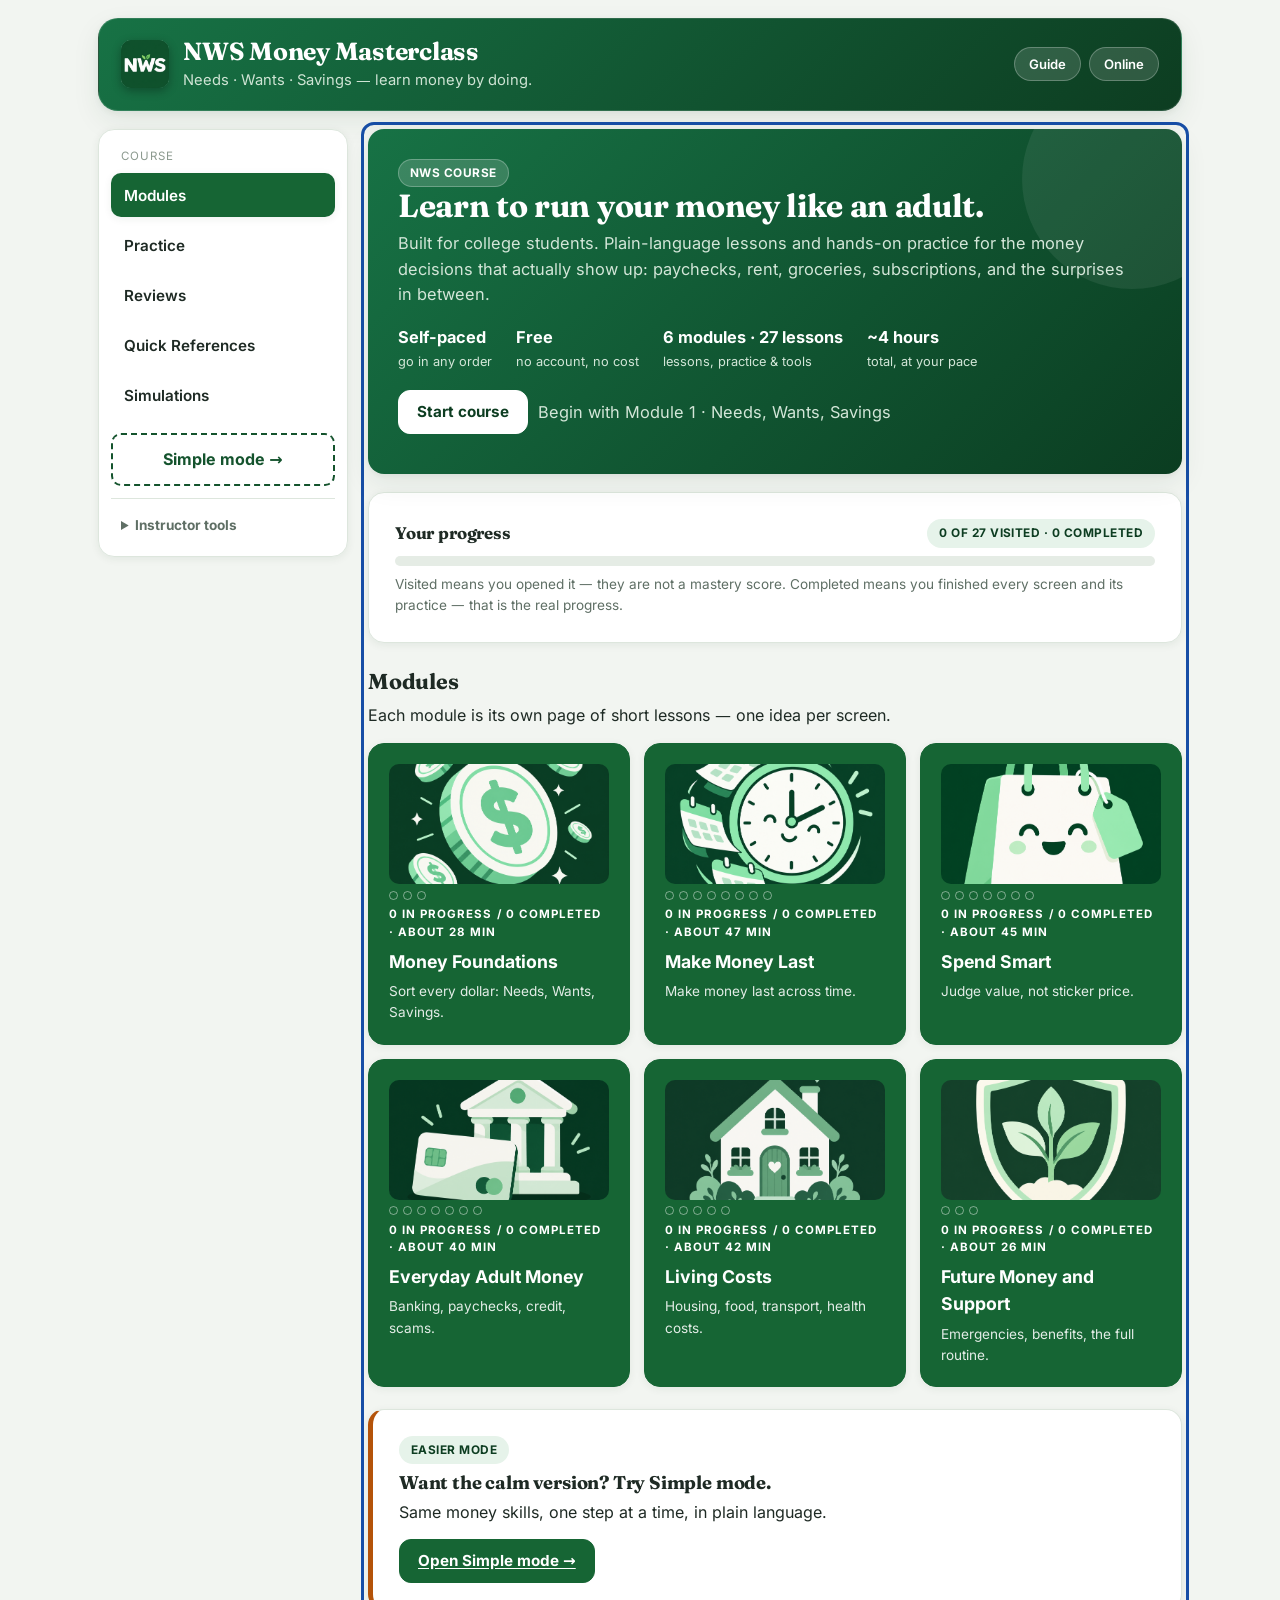
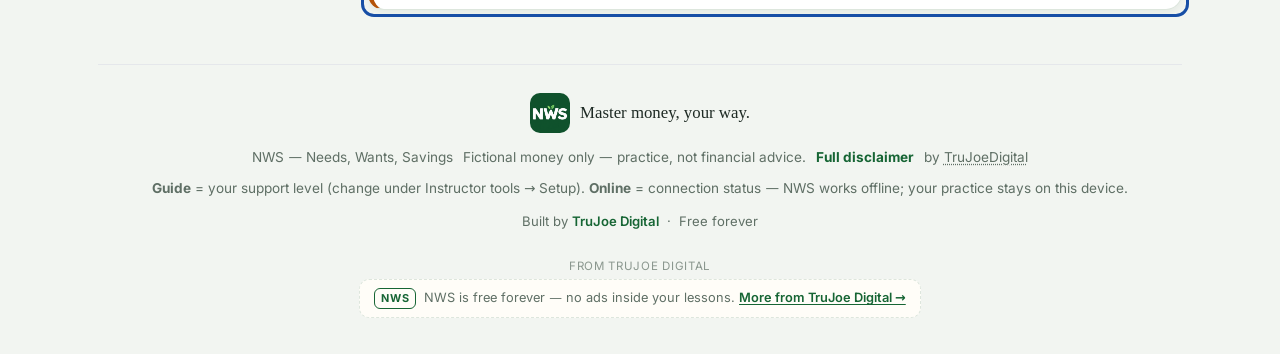
==== commit 82707c3a: "Publish NWS build from e95a4cccba64b8c9281c141c0d4d1fb8f650f717" ====
--- a/index.html
+++ b/index.html
@@ -31,7 +31,7 @@
 <a class="skip-link" href="#main-content">Skip to main content</a>
 <div class="app">
   <header>
-    <a class="brand brand-home" href="#/modules" aria-label="NWS Money Masterclass — back to home"><img class="brand-mark" src="./icon.svg" alt="" width="44" height="44" /><div class="brand-text"><h1>NWS Money Masterclass</h1><p>Needs · Wants · Savings — learn money by doing.</p></div></a>
+    <a class="brand brand-home" href="#/modules" aria-label="NWS Money Masterclass — back to home"><img class="brand-mark" src="./images/nws-logo.png" alt="" width="44" height="44" /><div class="brand-text"><h1>NWS Money Masterclass</h1><p>Needs · Wants · Savings — learn money by doing.</p></div></a>
     <div class="mode"><span class="pill" id="scaffoldPill" title="Support level: Guide — cues are visible; ask for a step when needed. Change it under Instructor tools → Setup." aria-label="Support level: Guide">Guide</span></div>
   </header>
   <div class="layout">
@@ -84,7 +84,7 @@
     </main>
   </div>
   <footer class="site-footer">
-    <div class="footer-brand"><span class="footer-logo">NWS</span><span class="footer-tagline">Master money, your way.</span></div>
+    <div class="footer-brand"><img class="footer-logo-img" src="./images/nws-logo.png" alt="NWS logo" width="40" height="40"/><span class="footer-tagline">Master money, your way.</span></div>
     <div class="footer-note"><span class="product-fullname">NWS — Needs, Wants, Savings</span> <span>Fictional money only — practice, not financial advice.</span> <details class="disclaimer"><summary>Full disclaimer</summary><p>Research-informed educational simulation. Fictional money only. It does not provide individualized financial, tax, legal, medical, insurance, housing, or benefits eligibility advice.</p><p><b>Ads &amp; privacy:</b> NWS currently shows only its own house messages in the footer below — no third-party ads served yet and no ad tracking. Our AdSense account is set up and awaiting Google's site review; if third-party ads are enabled after approval, this notice will be updated first, and ad providers may use cookies to serve and measure ads. Your practice data always stays on this device.</p></details> <span id="siteCredit" class="site-credit" hidden>by <a href="https://trujoedigital.com" target="_blank" rel="noopener">TruJoeDigital</a></span><span class="pill-legend"><b>Guide</b> = your support level (change under Instructor tools → Setup). <b>Online</b> = connection status — NWS works offline; your practice stays on this device.</span></div>
     <div class="footer-meta"><span>Built by <a href="https://trujoedigital.com" target="_blank" rel="noopener">TruJoe Digital</a></span><span>·</span><span>Free forever</span></div>
   </footer>
--- a/styles.css
+++ b/styles.css
@@ -51,7 +51,6 @@
 
 /* ---------- Layout & nav ---------- */
 .layout{display:grid;grid-template-columns:250px 1fr;gap:20px;margin-top:18px;align-items:start}
-.layout .nav{position:sticky;top:16px;max-height:calc(100vh - 32px);overflow-y:auto}
 .nav{background:var(--panel);border:1px solid var(--line);border-radius:var(--radius);padding:12px;display:flex;flex-direction:column;gap:6px;position:sticky;top:14px;box-shadow:var(--shadow-sm)}
 .nav small{color:var(--faint);text-transform:uppercase;font-size:.72rem;letter-spacing:.08em;padding:6px 10px 2px}
 .nav button{display:flex;align-items:center;gap:10px;width:100%;text-align:left;border:1px solid transparent;background:none;color:var(--ink);padding:11px 12px;border-radius:var(--radius-sm);cursor:pointer;font-size:.95rem;font-weight:600;font-family:var(--font-sans)}
@@ -160,11 +159,16 @@
 .footer-note{color:var(--muted);font-size:.85rem;text-align:center;margin:26px 0 10px;display:flex;gap:10px;justify-content:center;align-items:baseline;flex-wrap:wrap}
 .site-footer{margin-top:40px;padding:28px 20px 20px;border-top:1px solid var(--border,#e5e7eb);text-align:center}
 .site-footer .footer-brand{display:flex;align-items:center;justify-content:center;gap:10px;margin-bottom:14px}
-.site-footer .footer-logo{background:var(--brand);color:#fff;font-weight:800;font-size:.85rem;padding:6px 12px;border-radius:8px;letter-spacing:.04em}
+.site-footer .footer-logo-img{border-radius:10px;display:block}
 .site-footer .footer-tagline{font-family:var(--serif,Georgia,serif);font-size:1.05rem;color:var(--ink,#1a1a1a)}
 .site-footer .footer-note{margin:0 0 12px}
 .site-footer .footer-meta{display:flex;gap:8px;justify-content:center;align-items:center;color:var(--muted);font-size:.82rem;margin-top:4px}
 .site-footer .footer-meta a{color:var(--brand);text-decoration:none;font-weight:600}
+@media(max-width:640px){
+  .site-footer{padding:20px 12px 16px;margin-top:28px}
+  .site-footer .footer-brand{flex-direction:column;gap:6px}
+  .site-footer .footer-note{font-size:.78rem}
+}
 .ad-label.house-label{color:var(--muted);font-size:.72rem;letter-spacing:.06em;text-transform:uppercase}
 /* NWS ad slot: footer strip only, never inside lesson/practice/simulation flows. */
 .nws-ad-slot{margin:6px auto 18px;max-width:728px;padding:0 12px;text-align:center}
@@ -232,6 +236,8 @@
   .instructor-tools button{justify-content:flex-start;text-align:left}
 }
 @media(max-width:640px){
+  .layout{grid-template-columns:1fr}
+  .layout .nav{order:2;margin-top:16px}
   body{font-size:15px}
   .app{padding:12px}
   header{padding:14px 16px;border-radius:16px}
@@ -267,3 +273,5 @@
 @media(prefers-reduced-motion:reduce){
   *,*::before,*::after{animation:none!important;transition:none!important}
 }
+
+.brand-mark{border-radius:10px}
--- a/course.css
+++ b/course.css
@@ -146,7 +146,7 @@
 .module-quicklist{display:grid;grid-template-columns:repeat(3,1fr);gap:14px;margin-top:8px}
 .module-quick-card{display:flex;flex-direction:column;gap:6px;align-items:flex-start;text-align:left;background:var(--brand);border:1px solid var(--brand);border-radius:16px;padding:20px;cursor:pointer;font:inherit;color:#fff;box-shadow:var(--shadow-sm);transition:background .12s,border-color .12s,transform .12s}
 .module-quick-card:hover{background:#12562c;border-color:#12562c;transform:translateY(-1px)}
-.mq-icon{width:44px;height:44px;color:#fff;opacity:.95}.mq-icon svg{width:100%;height:100%}
+.mq-img{width:100%;height:120px;object-fit:cover;border-radius:10px;display:block;background:#0b3d21}
 .mq-progress{font-size:.72rem;font-weight:700;text-transform:uppercase;letter-spacing:.09em;color:var(--mint)}
 .mq-title{font-size:1.1rem;font-weight:700;color:#fff}
 .mq-tagline{font-size:.85rem;color:rgba(255,255,255,.88)}
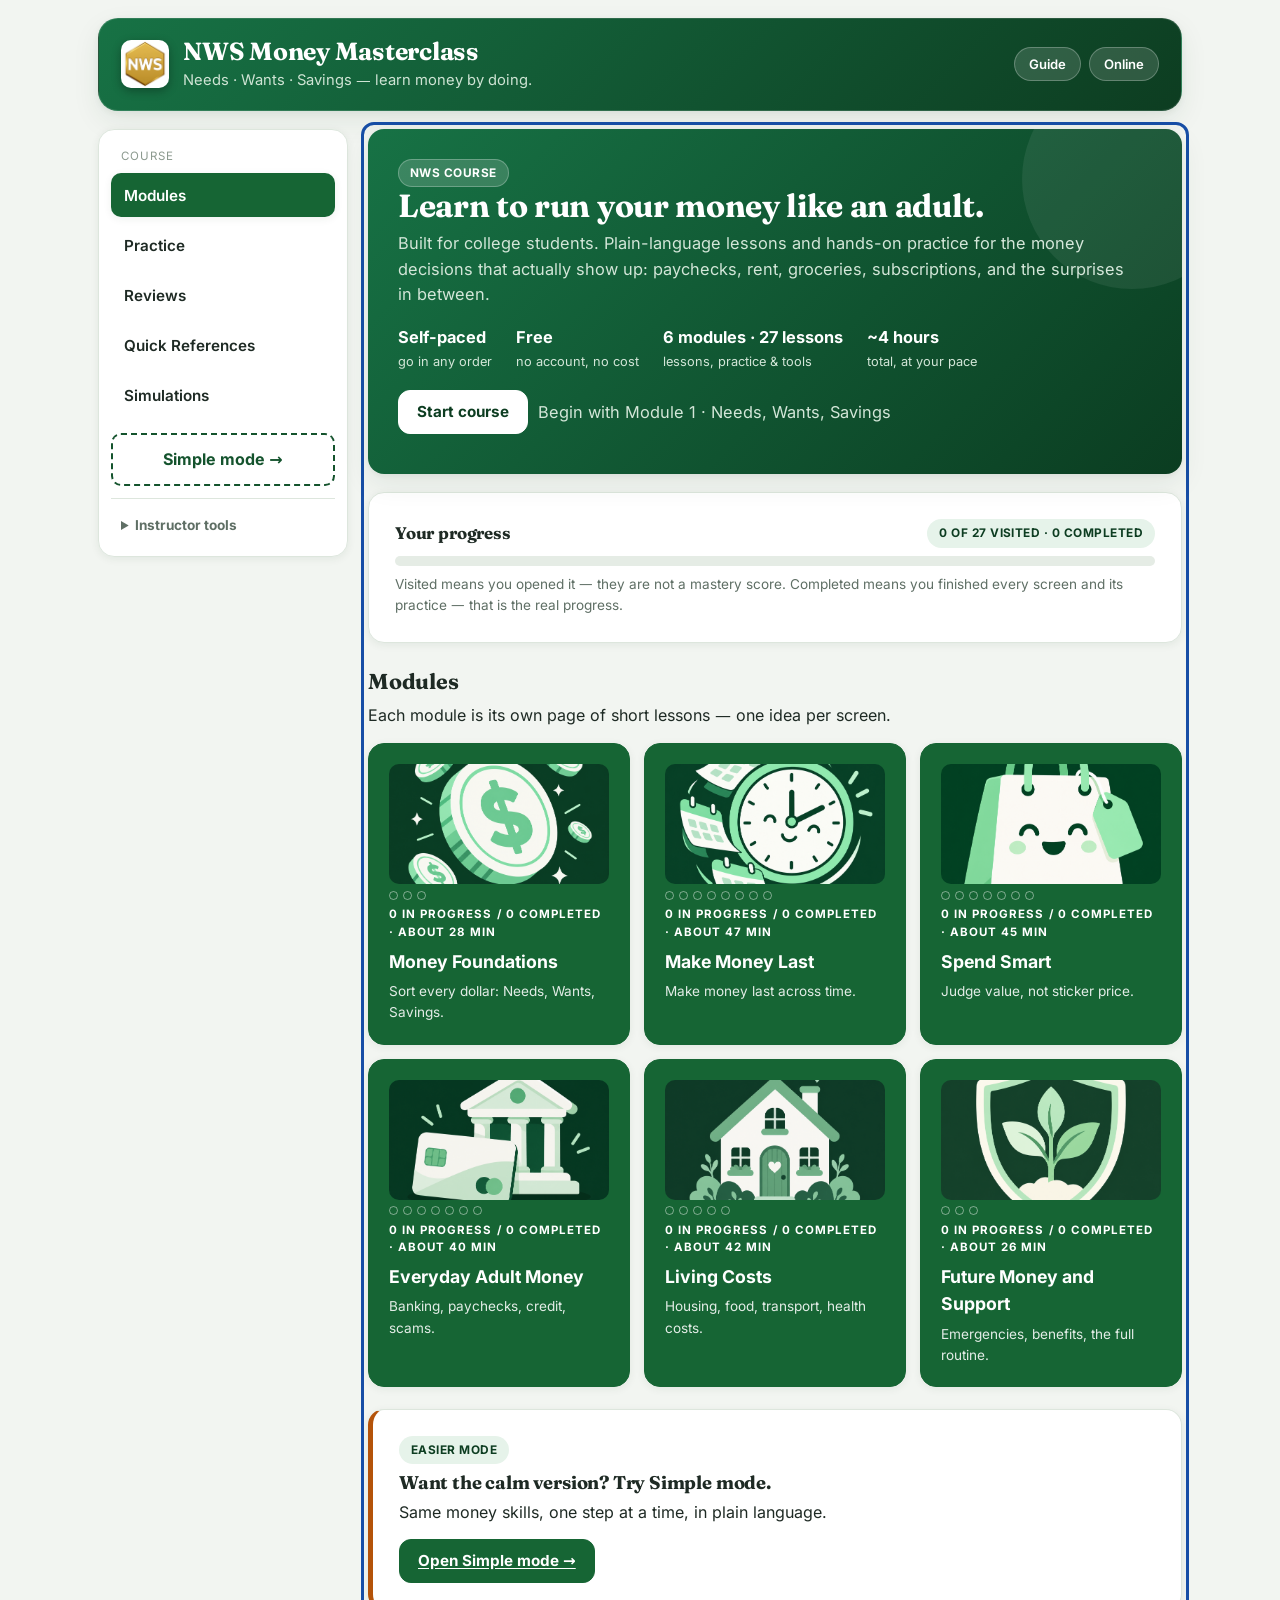
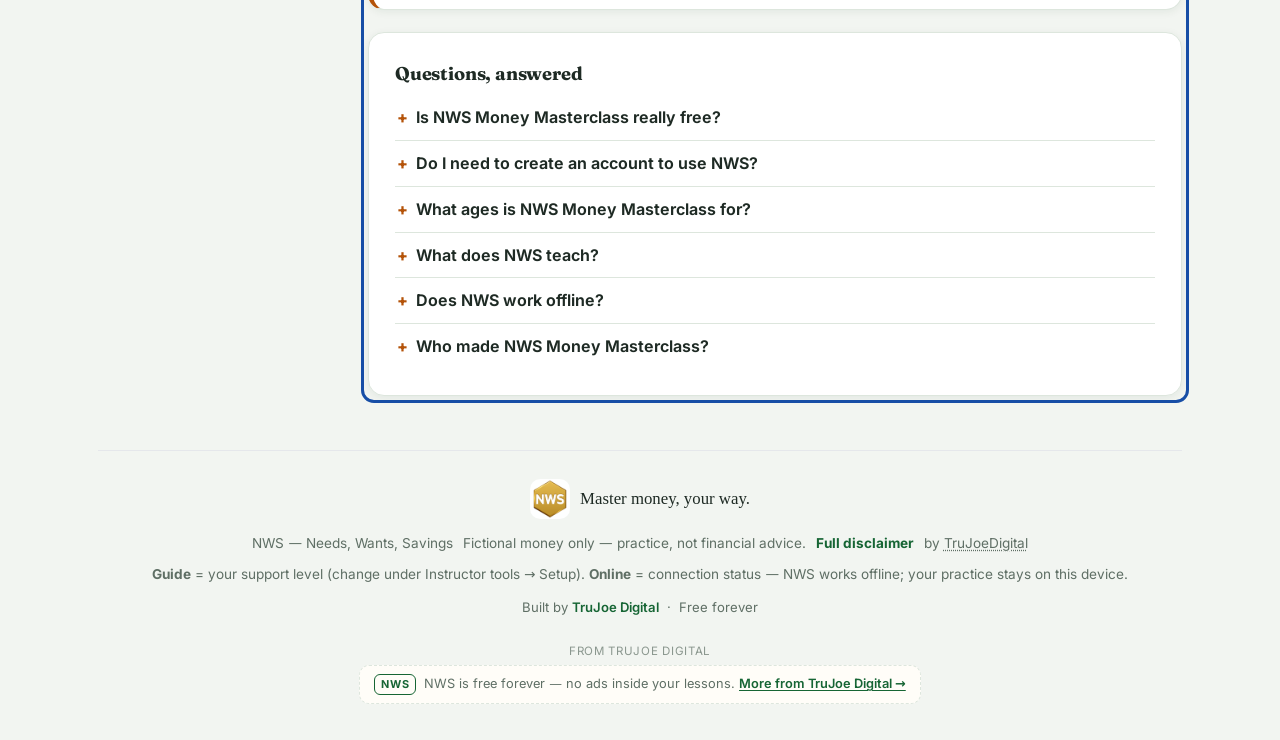
==== commit 85150110: "Publish NWS build from 76eb5f4b082f9428a934d603794167e08544c276" ====
--- a/index.html
+++ b/index.html
@@ -9,6 +9,7 @@
   <meta name="apple-mobile-web-app-status-bar-style" content="default" />
   <title>NWS Money Masterclass</title>
   <meta name="description" content="NWS Money Masterclass — learn money decisions with Needs, Wants, and Savings. Free, self-paced, works offline." />
+  <meta name="robots" content="max-image-preview:large" />
   <link rel="manifest" href="./manifest.webmanifest" />
   <link rel="icon" href="./icon.svg" type="image/svg+xml" />
   <link rel="stylesheet" href="./styles.css" />
--- a/course.css
+++ b/course.css
@@ -317,3 +317,16 @@
 .pdot.done{background:var(--accent,#1a7f4b);border-color:var(--accent,#1a7f4b)}
 .pdot.now{background:transparent;border:2px solid var(--accent,#1a7f4b);width:10px;height:10px}
 .money-delta{font-size:1.05rem}
+
+.practice-module-head{display:flex;gap:14px;align-items:center}.pm-img{width:64px;height:64px;object-fit:cover;border-radius:12px;flex-shrink:0}
+@media(max-width:640px){.pm-img{width:48px;height:48px}}
+/* Course home FAQ — visible counterpart to the FAQPage JSON-LD */
+.course-faq{margin-top:22px}
+.course-faq h3{margin:4px 0 10px;font-size:1.15rem}
+.faq-item{border-top:1px solid var(--line);padding:10px 2px}
+.faq-item:first-of-type{border-top:none}
+.faq-item summary{cursor:pointer;font-weight:650;list-style:none;display:flex;gap:8px;align-items:baseline}
+.faq-item summary::-webkit-details-marker{display:none}
+.faq-item summary::before{content:"+";font-weight:800;color:var(--accent);flex-shrink:0}
+.faq-item[open] summary::before{content:"–"}
+.faq-item p{margin:8px 0 2px;line-height:1.55}
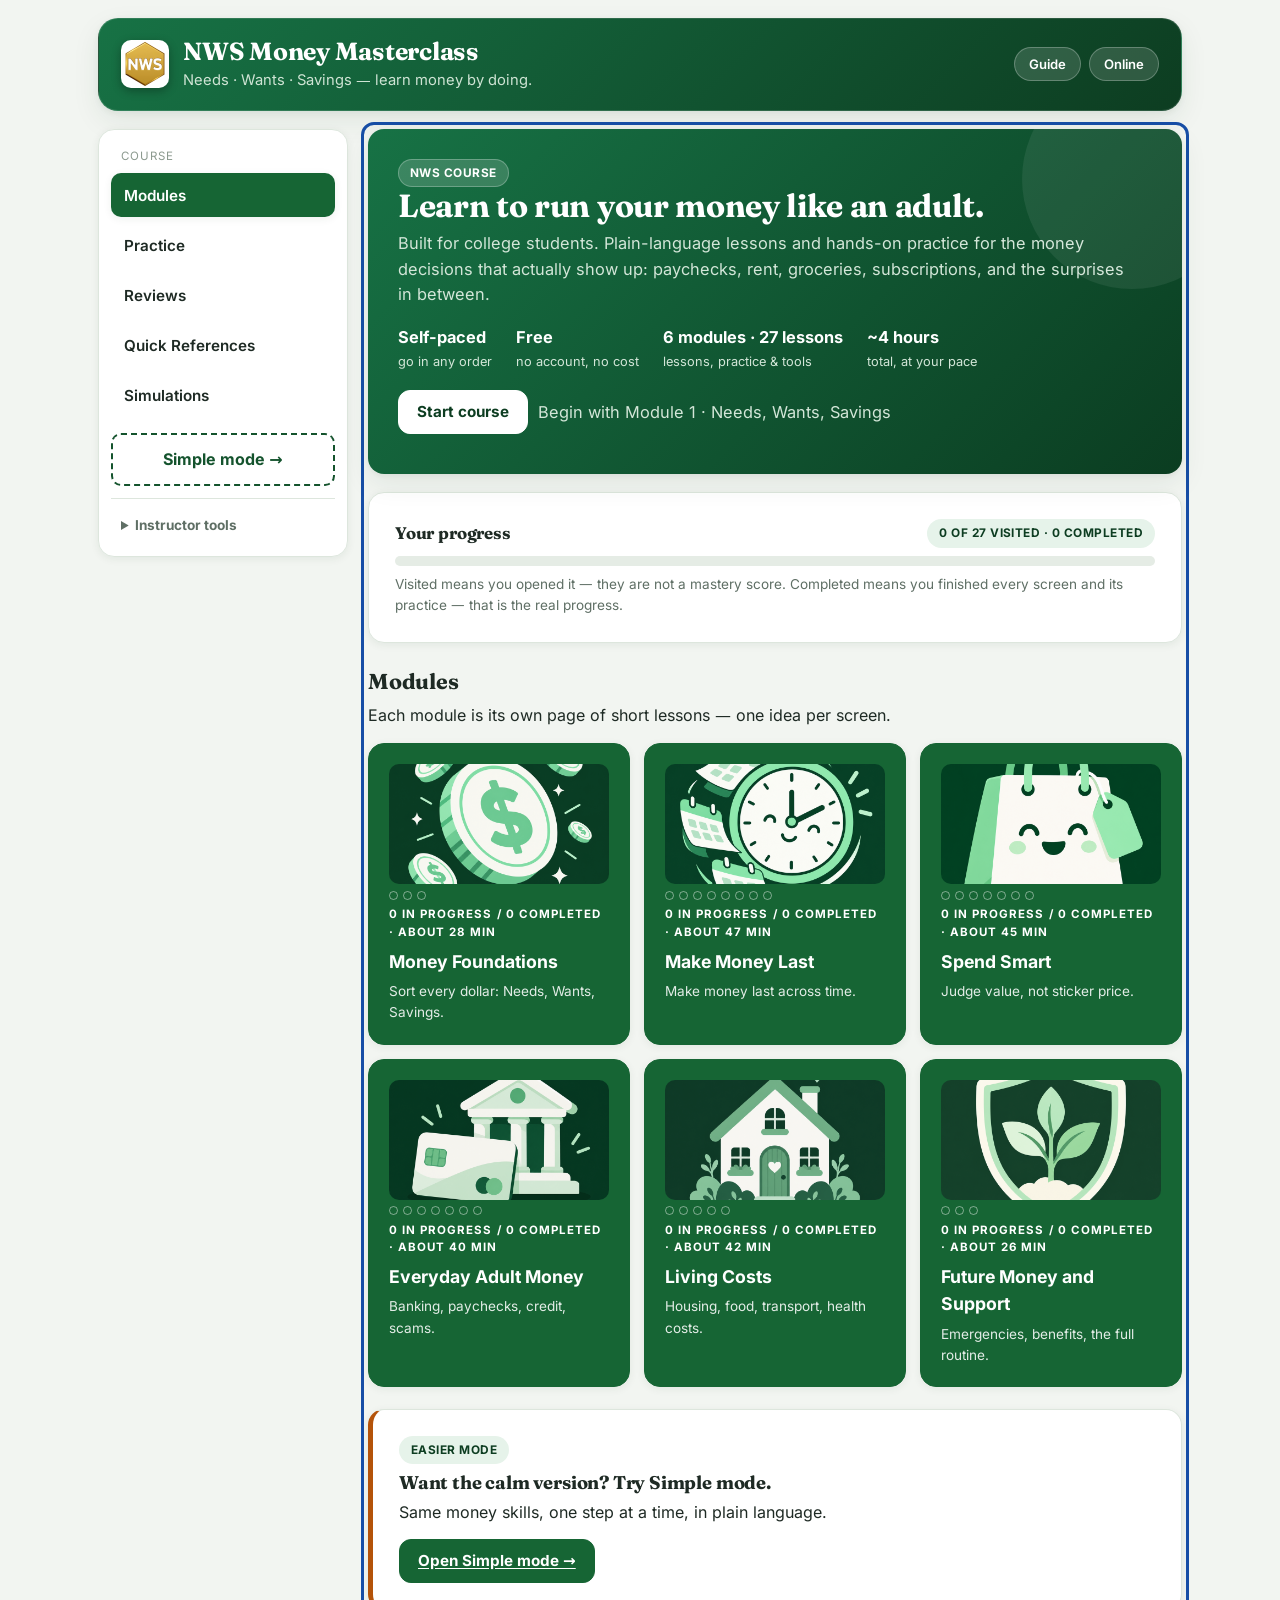
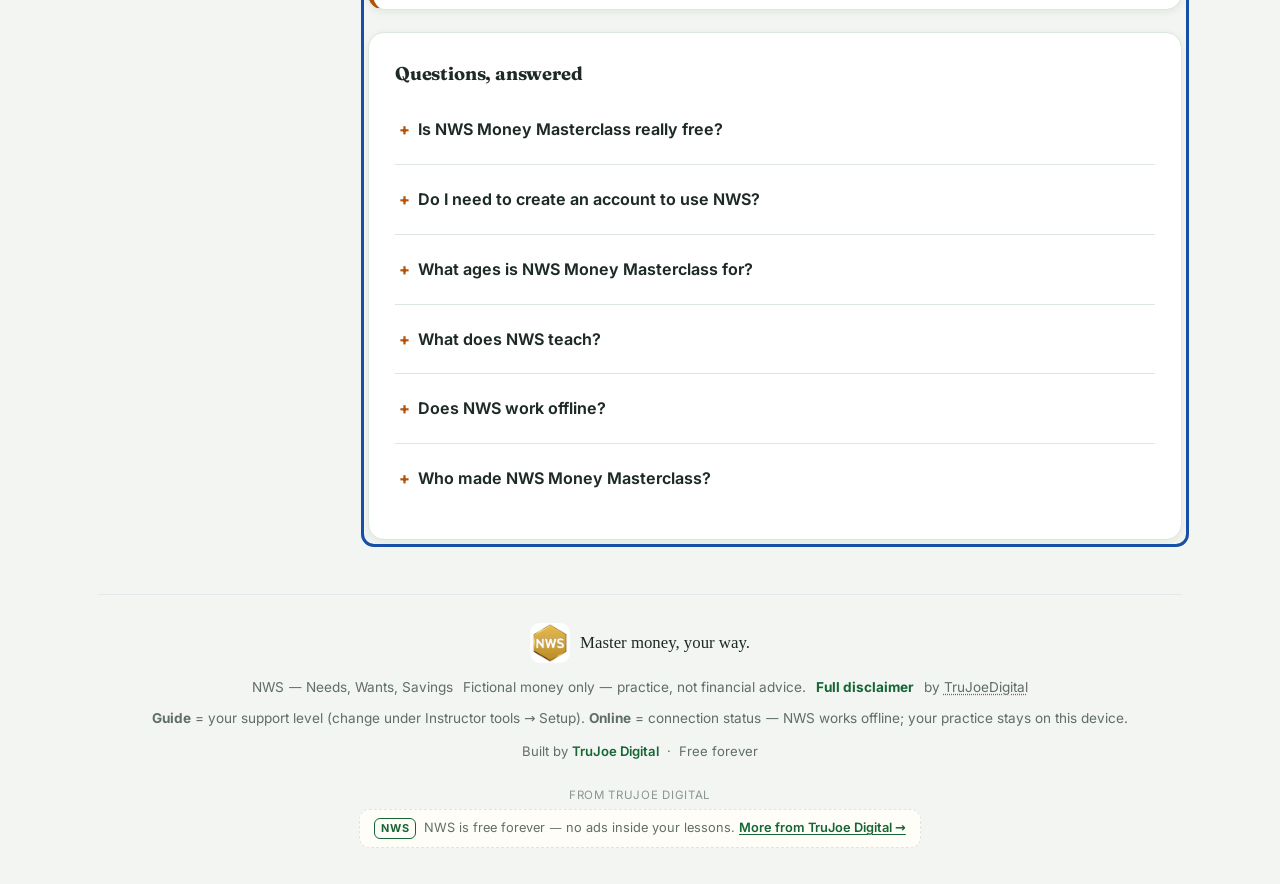
==== commit 66deda16: "Publish NWS build from 03af97085cc10f306da47df082a1ed959ba9fe0b" ====
--- a/index.html
+++ b/index.html
@@ -12,6 +12,7 @@
   <meta name="robots" content="max-image-preview:large" />
   <link rel="manifest" href="./manifest.webmanifest" />
   <link rel="icon" href="./icon.svg" type="image/svg+xml" />
+  <link rel="preload" href="./fonts/inter-latin.woff2" as="font" type="font/woff2" crossorigin />
   <link rel="stylesheet" href="./styles.css" />
   <link rel="stylesheet" href="./course.css" />
   <link rel="stylesheet" href="./accessibility-v13.css" />
--- a/styles.css
+++ b/styles.css
@@ -255,6 +255,12 @@
   .trail-nav .trail-link{align-self:center}
   .btn{padding:12px 16px}
   .stats{grid-template-columns:repeat(2,1fr)}
+  /* 375px pass: anchors-as-taps aren't covered by the global button min-height. */
+  .trail-nav .trail-link{min-height:44px;display:inline-flex;align-items:center}
+  .instructor-tools summary{padding:12px 10px}
+  .your-turn-checklist summary{padding:11px 2px}
+  /* pacing preset buttons used a mobile-stack class that was never defined. */
+  .row.mobile-stack>.btn{flex:1 1 100%}
 }
 @media(max-width:400px){
   .nav{grid-template-columns:1fr 1fr}
--- a/course.css
+++ b/course.css
@@ -173,7 +173,7 @@
 .module-lesson-list .course-kind{background:rgba(255,255,255,.16);color:#fff}
 .module-lesson-list .course-est{color:rgba(255,255,255,.9);font-weight:600}
 .module-lesson-list .course-check{background:#fff;color:var(--brand)}
-.module-lesson-list .course-lesson-action{color:#fff;font-weight:800}
+.module-lesson-list .course-lesson-action{color:#fff;font-weight:800;white-space:nowrap;flex-shrink:0;margin-left:auto}
 .module-lesson-list .course-lesson.visited{background:#12562c;border-left:4px solid #fff}
 .module-lesson-list .course-lesson.visited .course-step-num{background:#fff;color:var(--brand)}
 /* Phones: horizontal scroll rows so cards sit side by side with full text inside. */
@@ -330,3 +330,13 @@
 .faq-item summary::before{content:"+";font-weight:800;color:var(--accent);flex-shrink:0}
 .faq-item[open] summary::before{content:"–"}
 .faq-item p{margin:8px 0 2px;line-height:1.55}
+
+/* ---------- Iteration 2/10 — 375px mobile pass: tap targets & overflow guards ---------- */
+/* .topnav-link anchors are not buttons, so the global 44px min-height misses them. */
+.topnav-link{min-height:44px;display:inline-flex;align-items:center}
+/* .linklike renders as an inline text button (~23px tall): "Next:" link and "Need a hint?" */
+.linklike{min-height:44px;display:inline-flex;align-items:center;padding:6px 2px}
+/* FAQ disclosure summary sat just under 44px at phone type sizes. */
+.faq-item summary{padding:12px 2px}
+/* Long unbroken strings (URLs, compound terms) must not force horizontal scroll at 375px. */
+.lp-card,.sort-card,.event-question{overflow-wrap:break-word}
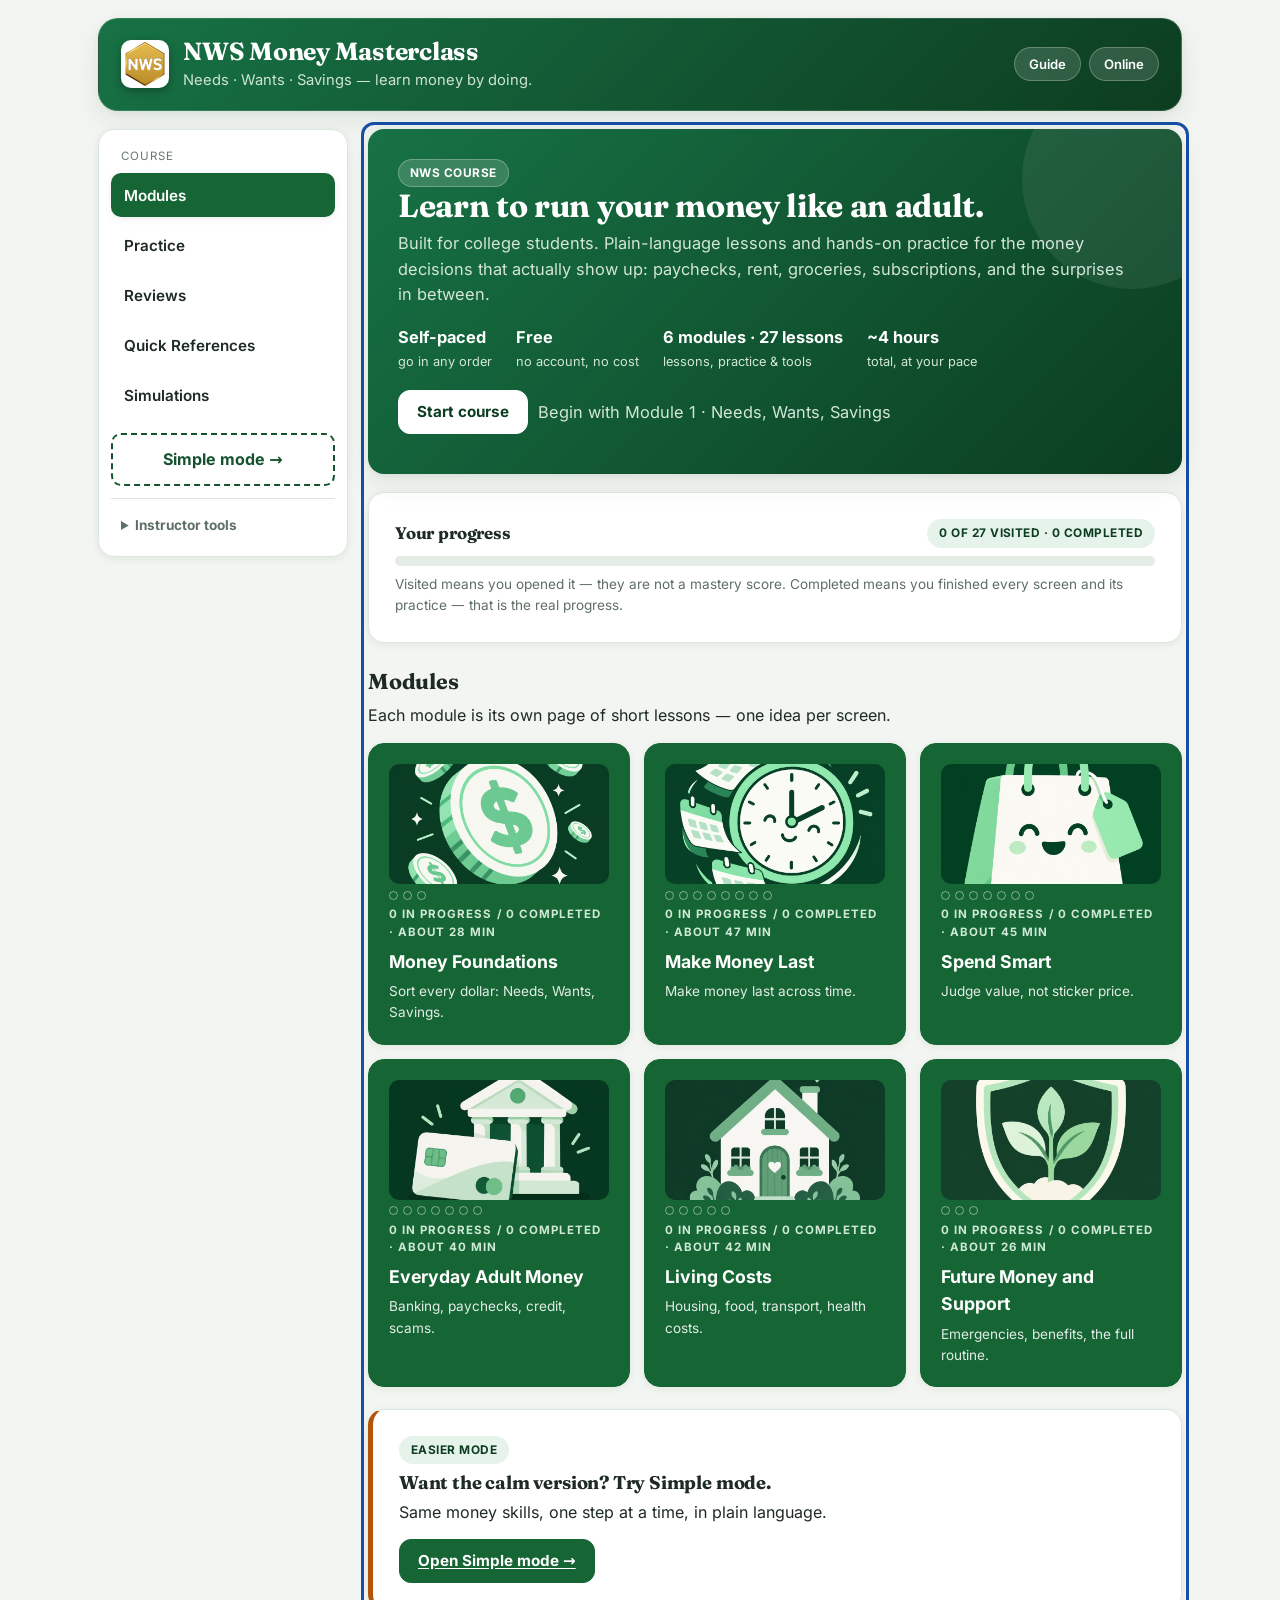
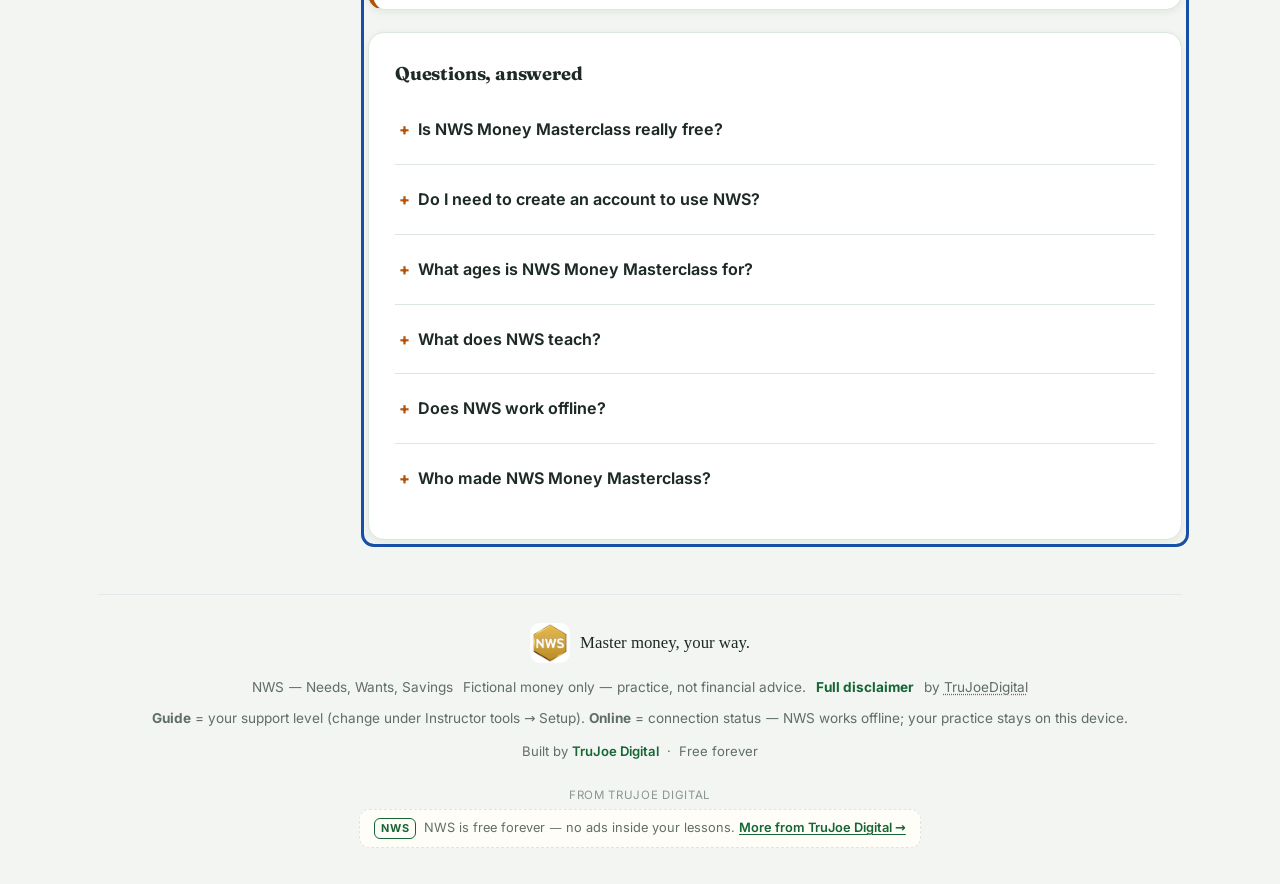
==== commit 9eab660f: "Publish NWS build from cf738ee8203db7e0d8015ff337883ba281acdaad" ====
--- a/index.html
+++ b/index.html
@@ -130,5 +130,35 @@
   sync();
 })();
 </script>
+<script>
+/* Iteration 6: once-only scroll reveals (transform + opacity; skipped under reduced motion). */
+(function(){
+  var reduced=window.matchMedia&&matchMedia('(prefers-reduced-motion: reduce)').matches;
+  if(reduced)return;
+  var sel='.module-quick-card,.module-lesson-list .course-lesson,.section-title';
+  var io=('IntersectionObserver' in window)?new IntersectionObserver(function(entries){
+    entries.forEach(function(e){
+      if(!e.isIntersecting)return;
+      var t=e.target;t.classList.add('in');io.unobserve(t);
+      setTimeout(function(){t.classList.remove('reveal','in');},500);
+    });
+  },{threshold:.12,rootMargin:'0px 0px -8% 0px'}):null;
+  function setup(el){
+    if(!el||el.classList.contains('reveal')||el.classList.contains('in'))return;
+    if(!io){el.classList.add('in');return;}
+    el.classList.add('reveal');io.observe(el);
+  }
+  function scan(root){if(root.querySelectorAll)root.querySelectorAll(sel).forEach(setup);}
+  scan(document);
+  var main=document.querySelector('main');
+  if(main)new MutationObserver(function(muts){
+    muts.forEach(function(m){m.addedNodes.forEach(function(n){
+      if(n.nodeType!==1)return;
+      if(n.matches&&n.matches(sel))setup(n);
+      scan(n);
+    });});
+  }).observe(main,{childList:true,subtree:true});
+})();
+</script>
 </body>
 </html>
--- a/styles.css
+++ b/styles.css
@@ -10,10 +10,11 @@
   --font-sans:'Inter',system-ui,-apple-system,BlinkMacSystemFont,'Segoe UI',Roboto,sans-serif;
   --font-display:'Fraunces',Georgia,'Times New Roman',serif;
   --bg:#f2f5f1; --panel:#ffffff; --panel-2:#f8faf8;
-  --ink:#1e2a24; --muted:#5f6f65; --faint:#8b998e; --line:#dde6dd;
+  --ink:#1e2a24; --muted:#5f6f65; --faint:#68776c; --line:#dde6dd;
   --brand:#166534; --brand-deep:#0d3d21; --brand-soft:#e6f3ea;
   --accent:#b45309; --accent-deep:#7c3a06; --accent-soft:#fdf1de;
-  --good:#15803d; --good-soft:#e5f5ea;
+  --good:#147539; --good-soft:#e5f5ea;
+  --mint:#cfe9d6;
   --warn:#92400e; --warn-soft:#fdf1de;
   --bad:#b91c1c; --bad-soft:#fdeaea;
   --shadow:0 10px 28px rgba(20,60,35,.08),0 2px 6px rgba(20,60,35,.06);
@@ -90,7 +91,7 @@
 /* ---------- Buttons ---------- */
 .btn{appearance:none;border:1.5px solid var(--brand);background:var(--brand);color:#fff;font-family:var(--font-sans);font-weight:700;font-size:.95rem;padding:11px 18px;border-radius:12px;cursor:pointer;display:inline-flex;align-items:center;justify-content:center;gap:8px;transition:transform .12s ease,box-shadow .12s ease,background .12s ease;line-height:1.3}
 .btn:hover{background:#12562c;transform:translateY(-1px);box-shadow:0 6px 16px rgba(22,101,52,.28)}
-.btn:active{transform:none}
+.btn:active{transform:scale(.96)}
 .btn.secondary{background:#fff;color:var(--brand-deep);border-color:#c9d6cb}
 .btn.secondary:hover{background:var(--brand-soft);box-shadow:var(--shadow-sm)}
 .btn.ghost{background:transparent;color:var(--brand-deep);border-color:transparent}
@@ -189,7 +190,8 @@
 .event{border:1px solid var(--line);border-radius:var(--radius-sm);padding:12px 14px;margin:10px 0;background:var(--panel-2)}
 .event.done{border-color:#c4e6cd;background:var(--good-soft)}
 .scenario-event{border-left:4px solid var(--accent);background:var(--panel);border-radius:0 var(--radius-sm) var(--radius-sm) 0;padding:12px 14px;margin:10px 0;box-shadow:var(--shadow-sm)}
-.choice{border:1.5px solid var(--line);background:#fff;border-radius:12px;padding:12px 14px;cursor:pointer;font-family:var(--font-sans);font-size:.95rem;font-weight:600;transition:border-color .12s,box-shadow .12s;text-align:left}
+.choice{border:1.5px solid var(--line);background:#fff;border-radius:12px;padding:12px 14px;cursor:pointer;font-family:var(--font-sans);font-size:.95rem;font-weight:600;transition:border-color .12s,box-shadow .12s,transform .12s;text-align:left}
+.choice:active{transform:scale(.985)}
 .choice:hover{border-color:var(--brand);box-shadow:var(--shadow-sm)}
 .choice[aria-pressed="true"]{border-color:var(--brand);background:var(--brand-soft);box-shadow:var(--shadow-sm)}
 .adult-life-module-nav{display:flex;gap:8px;flex-wrap:wrap;margin:12px 0}
@@ -280,4 +282,13 @@
   *,*::before,*::after{animation:none!important;transition:none!important}
 }
 
-.brand-mark{border-radius:10px}+.brand-mark{border-radius:10px}
+
+/* ---------- Iteration 6: motion/delight (transform + opacity only).
+   The prefers-reduced-motion blanket rule above disables every transition
+   and animation site-wide; .reveal gets an explicit visibility fallback. ---------- */
+@keyframes nwsPop{0%{transform:scale(1)}40%{transform:scale(1.045)}100%{transform:scale(1)}}
+@keyframes nwsStepIn{from{opacity:0;transform:translateY(8px)}to{opacity:1;transform:none}}
+.reveal{opacity:0;transform:translateY(14px);transition:opacity .45s ease,transform .45s ease}
+.reveal.in{opacity:1;transform:none}
+@media(prefers-reduced-motion:reduce){.reveal{opacity:1;transform:none}}
--- a/course.css
+++ b/course.css
@@ -340,3 +340,35 @@
 .faq-item summary{padding:12px 2px}
 /* Long unbroken strings (URLs, compound terms) must not force horizontal scroll at 375px. */
 .lp-card,.sort-card,.event-question{overflow-wrap:break-word}
+
+/* ---------- Dark theme: course surfaces stay readable (WCAG AA) ---------- */
+/* Light theme pairs white text with deep brand green; dark theme flips --brand to
+   light mint (#4ade80), so hard-coded white-on-brand pairs in this file fall to
+   ~1.7–2.4:1 in dark mode. Pin these surfaces back to the deep-green family. */
+body[data-theme="dark"] .module-quick-card,
+body[data-theme="dark"] .module-lesson-list .course-lesson{background:#14532d;border-color:#14532d}
+body[data-theme="dark"] .module-quick-card:hover,
+body[data-theme="dark"] .module-lesson-list .course-lesson:hover{background:#0e3d21;border-color:#0e3d21}
+body[data-theme="dark"] .module-quick-card .course-step-num,
+body[data-theme="dark"] .module-lesson-list .course-step-num,
+body[data-theme="dark"] .module-lesson-list .course-lesson.visited .course-step-num,
+body[data-theme="dark"] .module-lesson-list .course-check{color:#0b3d21}
+body[data-theme="dark"] .course-lesson.visited .course-step-num,
+body[data-theme="dark"] .course-lesson.visited .course-check{background:#22c55e;color:#0b1f13}
+body[data-theme="dark"] .topnav-link.active{color:#0b1f13}
+
+/* ---------- NWS teaching diagrams (illustration pass, v3.21) ---------- */
+.nws-diagram{display:block;width:100%;height:auto;max-width:560px;margin:14px auto}
+.nws-diagram text{font-family:var(--font-sans)}
+
+/* ---------- Iteration 6: motion/delight (transform + opacity only) ---------- */
+/* Pressed feedback on course surfaces (transform already in their transitions). */
+.course-lesson:active,.module-quick-card:active,.module-lesson-list .course-lesson:active,.lp-choice:active,.sort-bucket:active{transform:scale(.97)}
+/* Lesson step changes: .lp-card is re-rendered each step, so the animation retriggers naturally. */
+.lp-card{animation:nwsStepIn .22s ease}
+/* Quiz correct answer: gentle checkmark pop. */
+.lp-choice.correct{animation:nwsPop .3s ease}
+/* Sort-bucket drop feedback: quick pop alongside the color flash. */
+.sort-bucket.flash-ok,.sort-bucket.flash-bad{animation:nwsPop .32s ease}
+/* Module progress dots: gentle state transitions. */
+.mq-dot,.pdot{transition:background-color .25s ease,border-color .25s ease}
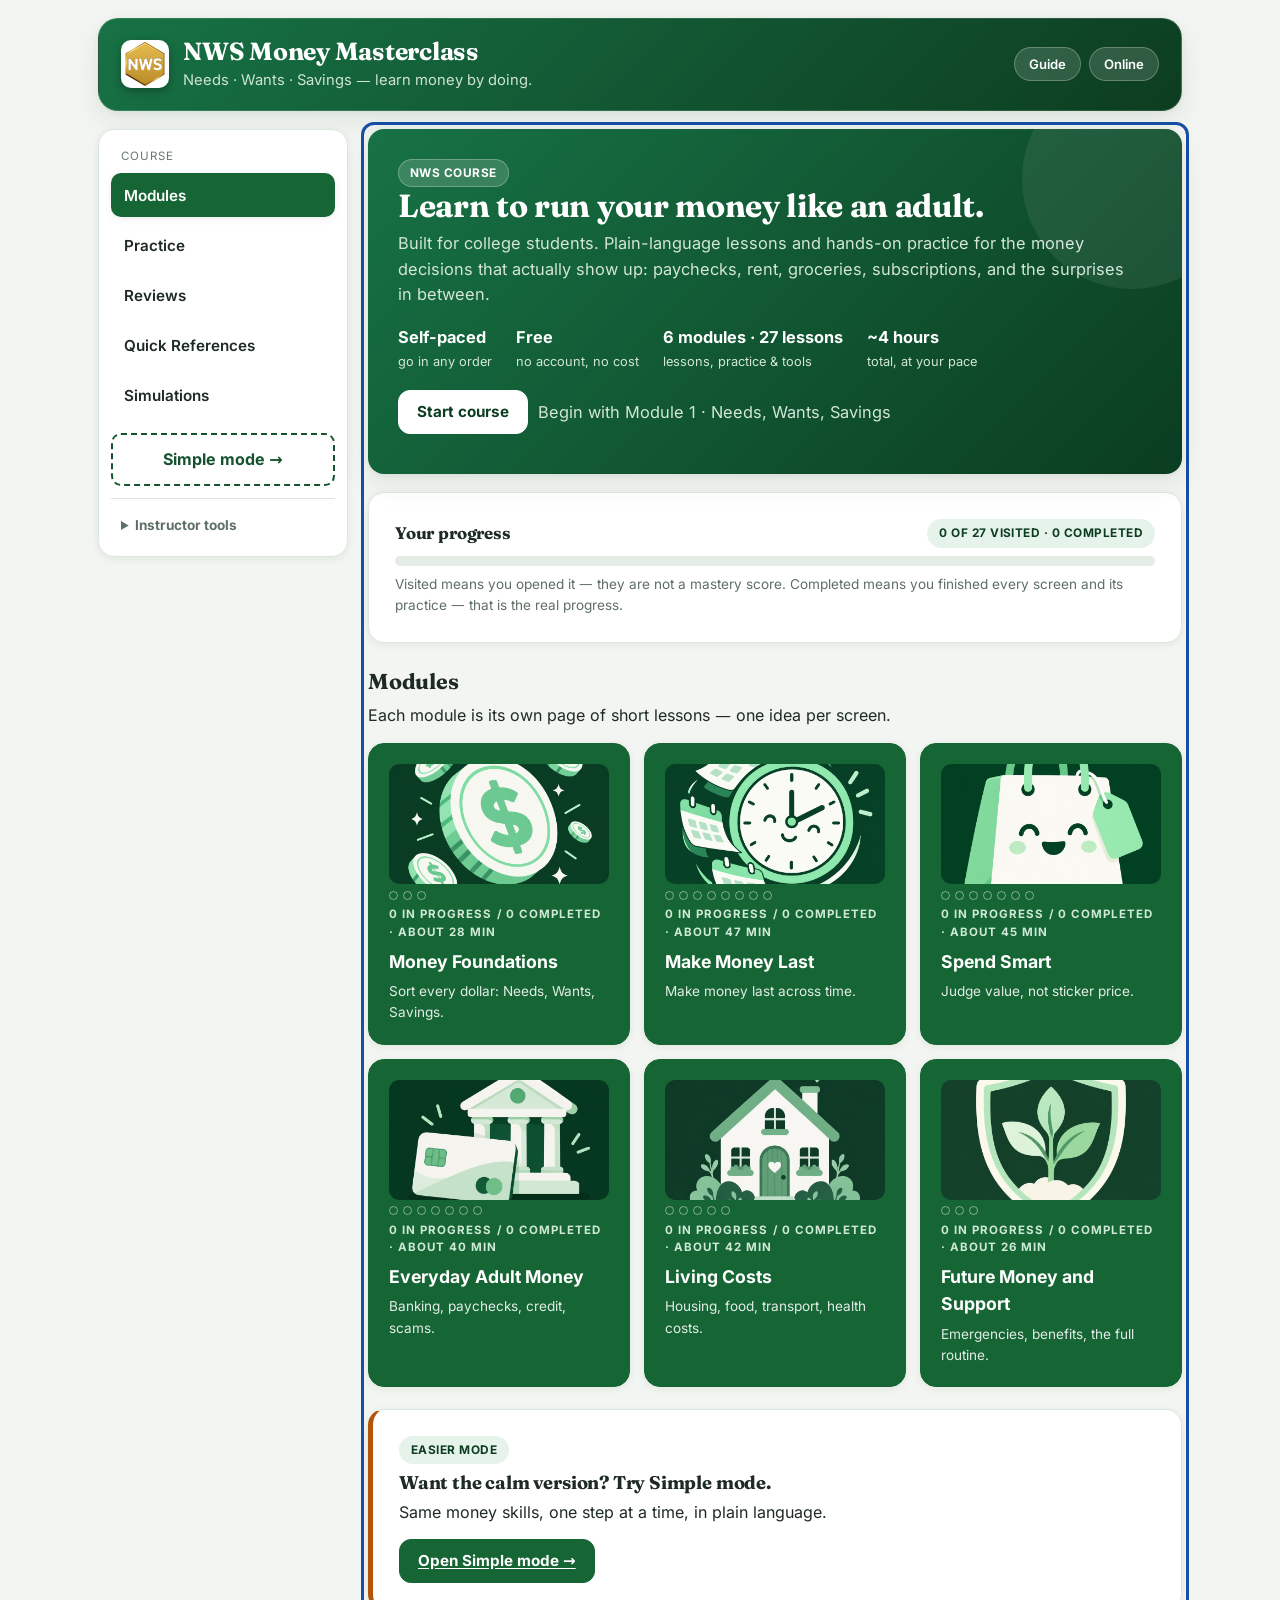
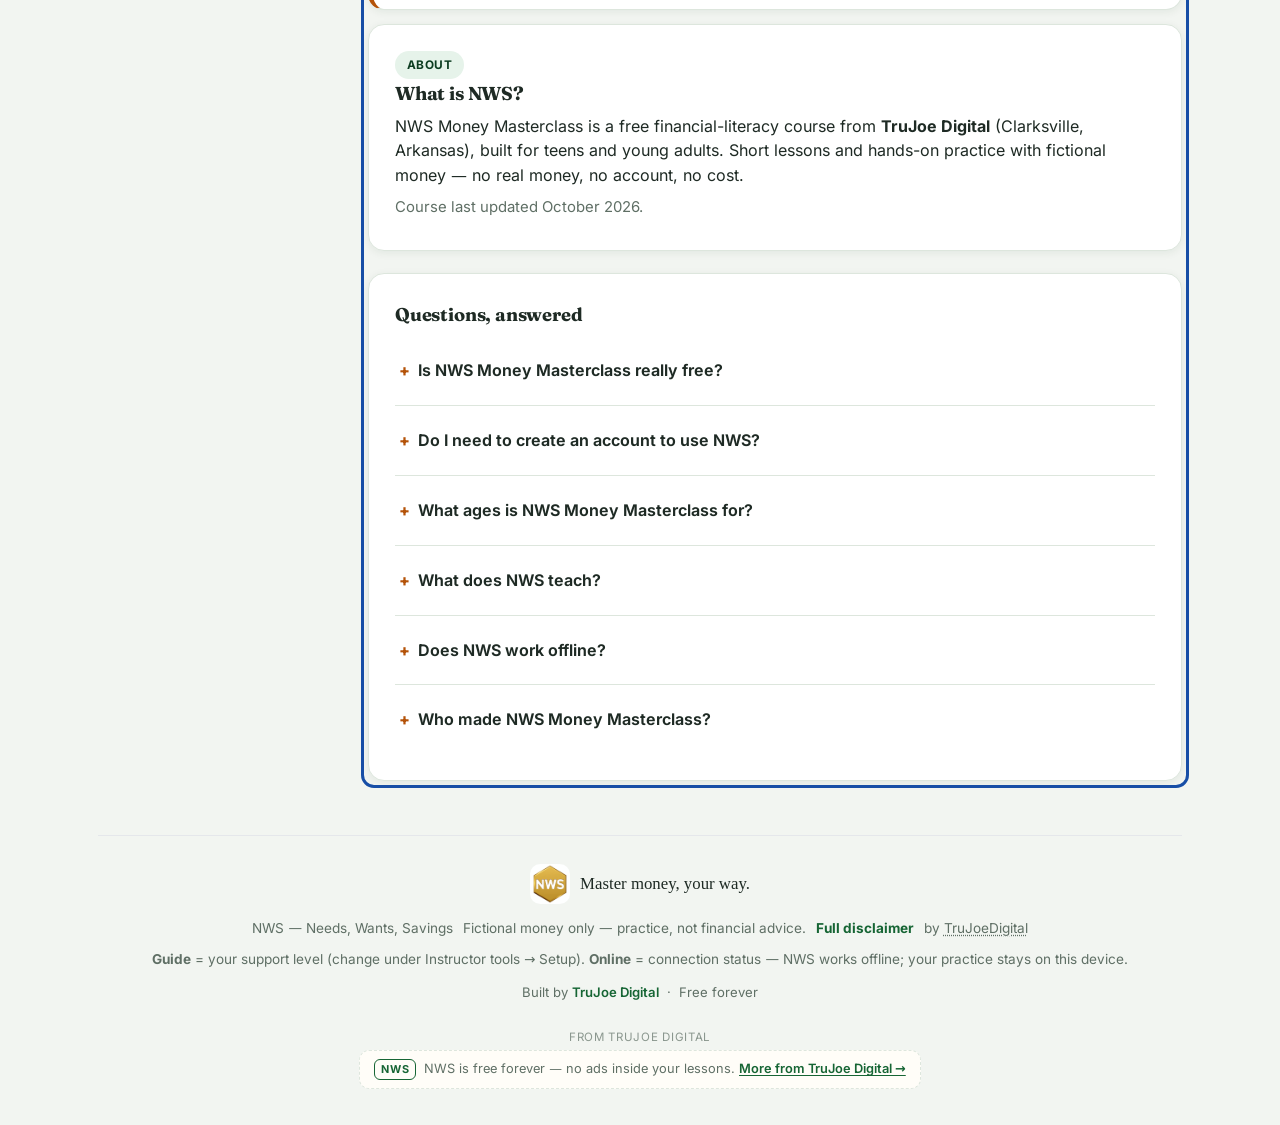
==== commit 7c24d0c1: "Publish NWS build from 0d8edbca82f10d4b4a56f126eca831ed97f568dd" ====
--- a/index.html
+++ b/index.html
@@ -8,8 +8,19 @@
   <meta name="apple-mobile-web-app-capable" content="yes" />
   <meta name="apple-mobile-web-app-status-bar-style" content="default" />
   <title>NWS Money Masterclass</title>
-  <meta name="description" content="NWS Money Masterclass — learn money decisions with Needs, Wants, and Savings. Free, self-paced, works offline." />
+  <meta name="description" content="NWS Money Masterclass — learn money decisions with Needs, Wants, and Savings. Free, self-paced, no account, works offline." />
   <meta name="robots" content="max-image-preview:large" />
+  <link rel="canonical" href="https://nws.trujoedigital.com/" />
+  <meta property="og:title" content="NWS Money Masterclass" />
+  <meta property="og:description" content="Learn money decisions with Needs, Wants, and Savings. Free, self-paced, no account — practice with fictional money, works offline." />
+  <meta property="og:type" content="website" />
+  <meta property="og:url" content="https://nws.trujoedigital.com/" />
+  <meta property="og:site_name" content="NWS Money Masterclass" />
+  <meta property="og:image" content="https://nws.trujoedigital.com/images/nws-logo.png" />
+  <meta name="twitter:card" content="summary" />
+  <meta name="twitter:title" content="NWS Money Masterclass" />
+  <meta name="twitter:description" content="Learn money decisions with Needs, Wants, and Savings. Free, self-paced, no account — practice with fictional money, works offline." />
+  <meta name="twitter:image" content="https://nws.trujoedigital.com/images/nws-logo.png" />
   <link rel="manifest" href="./manifest.webmanifest" />
   <link rel="icon" href="./icon.svg" type="image/svg+xml" />
   <link rel="preload" href="./fonts/inter-latin.woff2" as="font" type="font/woff2" crossorigin />
@@ -27,6 +38,9 @@
     {"@type":"Question","name":"Does NWS work offline?","acceptedAnswer":{"@type":"Answer","text":"Yes. It is a progressive web app — install it and use it without an internet connection."}},
     {"@type":"Question","name":"Who made NWS Money Masterclass?","acceptedAnswer":{"@type":"Answer","text":"TruJoe Digital, Clarksville, Arkansas."}}
   ]}
+  </script>
+  <script type="application/ld+json">
+  {"@context":"https://schema.org","@type":"Organization","name":"TruJoe Digital","url":"https://trujoedigital.com","logo":"https://nws.trujoedigital.com/images/nws-logo.png","sameAs":["https://trujoedigital.com"]}
   </script>
 </head>
 <body>
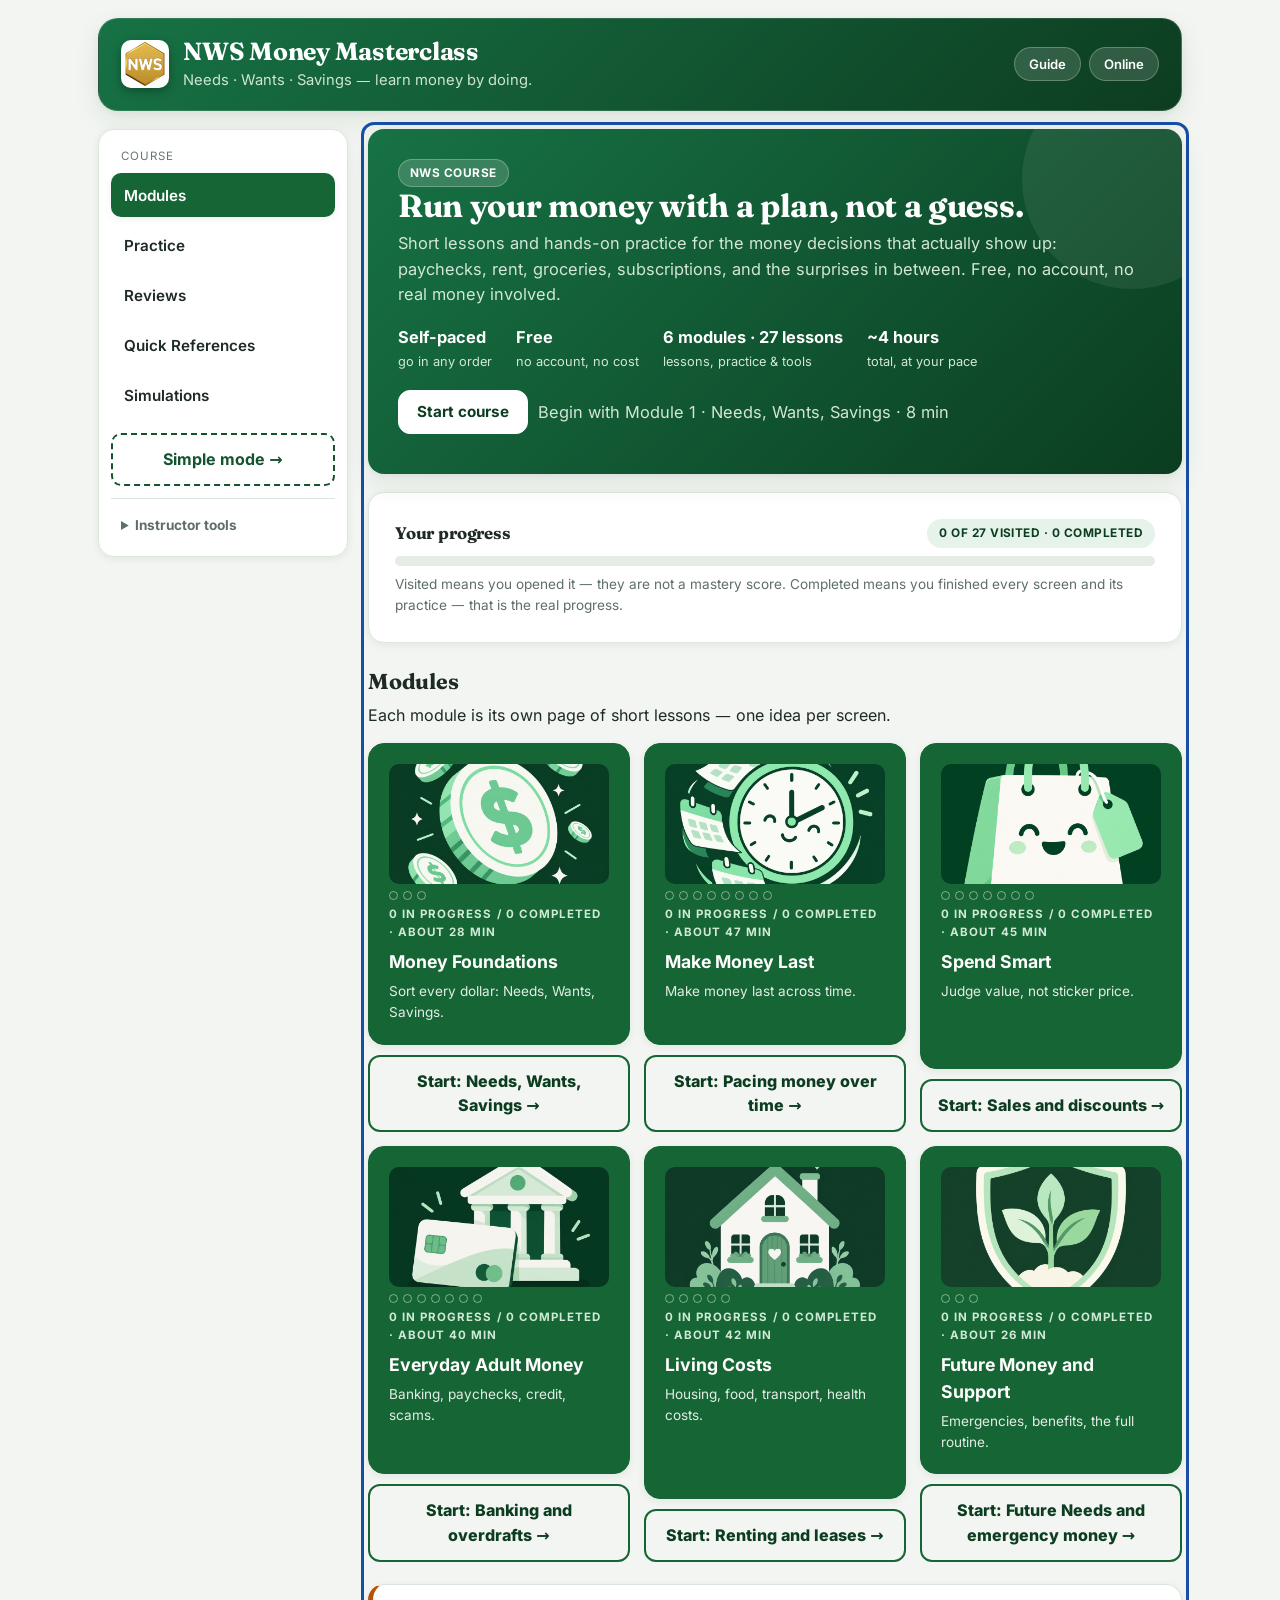
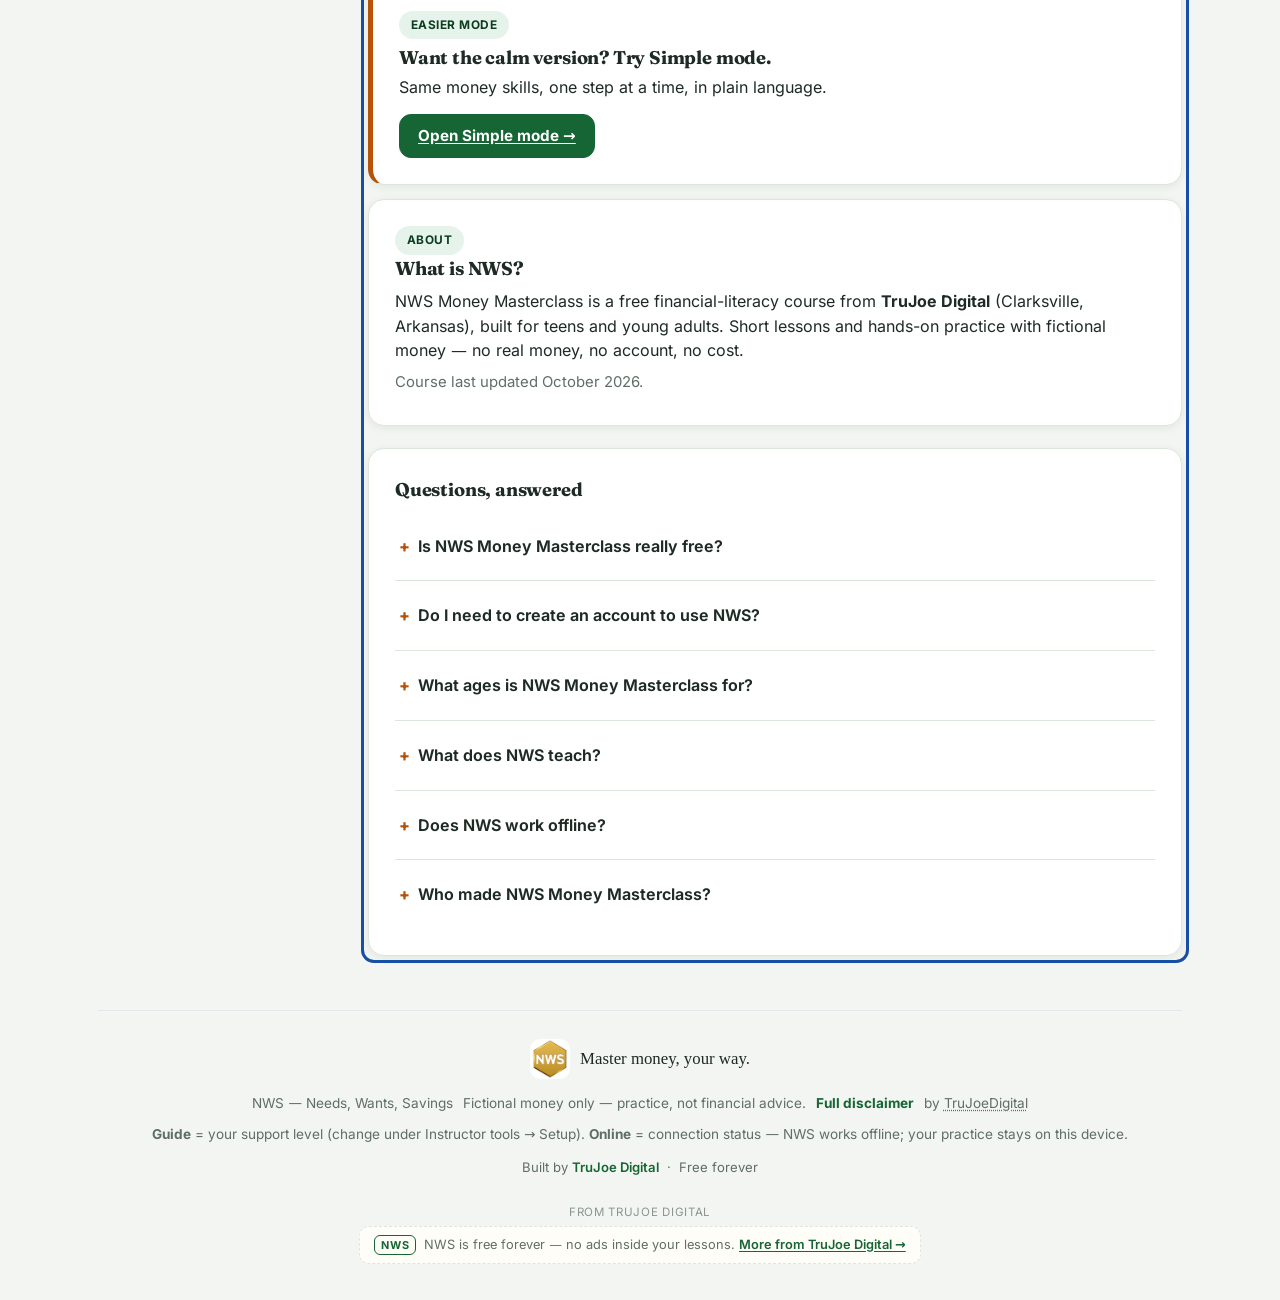
==== commit 2fe4e0af: "Publish NWS build from 9e781dfe6b5f6652ce439b7ffe29711d5a078ebf" ====
--- a/index.html
+++ b/index.html
@@ -145,20 +145,40 @@
 })();
 </script>
 <script>
-/* Iteration 6: once-only scroll reveals (transform + opacity; skipped under reduced motion). */
+/* Scroll reveals: once-only, transform + opacity, reduced-motion safe.
+   Rough edges fixed: above-fold elements never hide-then-flash; identical
+   content is never re-animated after a re-render; classes are never
+   stripped mid-transition. */
 (function(){
   var reduced=window.matchMedia&&matchMedia('(prefers-reduced-motion: reduce)').matches;
-  if(reduced)return;
   var sel='.module-quick-card,.module-lesson-list .course-lesson,.section-title';
+  var seen={}; /* fingerprint -> true: revealed once per page view, never re-animated */
+  function fingerprint(el){
+    var t=(el.textContent||'').replace(/\s+/g,' ').slice(0,80);
+    return el.tagName+'|'+el.className+'|'+t;
+  }
+  function inViewport(el){
+    try{var r=el.getBoundingClientRect();return r.top<window.innerHeight&&r.bottom>0;}
+    catch(e){return true;}
+  }
+  if(reduced){
+    /* Reduced motion: everything visible immediately, no observation at all. */
+    document.querySelectorAll(sel).forEach(function(el){el.classList.add('in');});
+    return;
+  }
   var io=('IntersectionObserver' in window)?new IntersectionObserver(function(entries){
     entries.forEach(function(e){
       if(!e.isIntersecting)return;
-      var t=e.target;t.classList.add('in');io.unobserve(t);
-      setTimeout(function(){t.classList.remove('reveal','in');},500);
+      var t=e.target;
+      io.unobserve(t);
+      t.classList.add('in'); /* kept permanently: no strip, no re-animation risk */
     });
-  },{threshold:.12,rootMargin:'0px 0px -8% 0px'}):null;
+  },{threshold:.15,rootMargin:'0px 0px -10% 0px'}):null;
   function setup(el){
     if(!el||el.classList.contains('reveal')||el.classList.contains('in'))return;
+    var fp=fingerprint(el);
+    if(seen[fp]||inViewport(el)){el.classList.add('in');seen[fp]=true;return;}
+    seen[fp]=true;
     if(!io){el.classList.add('in');return;}
     el.classList.add('reveal');io.observe(el);
   }
--- a/styles.css
+++ b/styles.css
@@ -82,7 +82,6 @@
 .grid{display:grid;gap:14px}
 .g2{grid-template-columns:repeat(2,1fr)}
 .g3{grid-template-columns:repeat(3,1fr)}
-.g4{grid-template-columns:repeat(4,1fr)}
 .row{display:flex;gap:10px;align-items:center;flex-wrap:wrap;margin:10px 0}
 .between{justify-content:space-between}
 .stack{display:flex;flex-direction:column;gap:8px}
@@ -106,7 +105,6 @@
 input:focus,select:focus,textarea:focus{border-color:var(--brand);box-shadow:0 0 0 3px rgba(22,101,52,.16);outline:none}
 input[type=number]{font-variant-numeric:tabular-nums}
 input[type=checkbox],input[type=radio]{width:1.15rem;height:1.15rem;accent-color:var(--brand)}
-.checkbox-row{display:flex;gap:10px;align-items:flex-start;font-weight:500;margin:8px 0}
 
 /* ---------- Tags, hints, callouts ---------- */
 .tag{display:inline-block;font-size:.74rem;font-weight:700;padding:4px 11px;border-radius:999px;background:var(--brand-soft);color:var(--brand-deep);text-transform:uppercase;letter-spacing:.04em;border:1px solid transparent}
@@ -142,14 +140,10 @@
 .trail-progress{font-size:.8rem;font-weight:700;color:var(--muted)}
 .trail-nav{display:flex;gap:8px;margin-left:auto}
 .trail-nav .btn{padding:9px 14px;font-size:.87rem}
-.trail-nav .trail-link{color:var(--brand);font-weight:700;font-size:.87rem;text-decoration:none;padding:9px 4px}
-.trail-nav .trail-link:hover{text-decoration:underline}
 
 .your-turn{border:2px solid var(--brand);background:linear-gradient(180deg,#f2f9f4 0%,#fff 90%);border-radius:var(--radius);padding:20px;margin:18px 0;box-shadow:var(--shadow-sm)}
-.your-turn-head{display:flex;align-items:center;gap:12px;margin-bottom:6px;flex-wrap:wrap}
 .your-turn-tag{background:var(--brand);color:#fff;font-size:.72rem;font-weight:800;letter-spacing:.06em;text-transform:uppercase;padding:5px 12px;border-radius:999px}
 .your-turn h3{margin:0;font-size:1.2rem}
-.your-turn .result-line{background:#fff;border:1px dashed var(--brand);border-radius:var(--radius-sm);padding:12px 14px;margin:12px 0;font-weight:600}
 .your-turn-checklist{margin-top:14px;border-top:1px dashed var(--line);padding-top:10px}
 .your-turn-checklist summary{cursor:pointer;font-weight:700;color:var(--brand-deep);font-size:.95rem}
 .your-turn-checklist ol{padding-left:24px;display:grid;gap:10px;margin:12px 0}
@@ -217,10 +211,8 @@
 body[data-theme="dark"] header{background:linear-gradient(135deg,#14532d,#0b3a20)}
 body[data-theme="dark"] .course-hero{background:linear-gradient(135deg,#14532d,#081f12)}
 body[data-theme="dark"] .your-turn{background:linear-gradient(180deg,#14251a,#182119)}
-body[data-theme="dark"] .your-turn .result-line{background:#101711}
 body[data-theme="dark"] .choice,body[data-theme="dark"] .adult-life-choice,body[data-theme="dark"] .adult-life-transfer-choice{background:#101711}
 body[data-theme="dark"] .nav button.active{background:var(--brand);color:#0b1f13}
-body[data-theme="dark"] .course-module-number{background:var(--brand);color:#0b1f13}
 body[data-theme="dark"] .tag{background:var(--brand-soft);color:var(--brand-deep)}
 body[data-theme="dark"] .tag.need{background:#16294d;color:#a9c6f7;border-color:#274067}
 body[data-theme="dark"] .tag.want{background:#33270f;color:#f6cf8f;border-color:#5a4517}
@@ -249,16 +241,14 @@
   .hero{padding:18px}
   .hero h2{font-size:1.35rem}
   .card{padding:16px}
-  .g2,.g3,.g4{grid-template-columns:1fr}
+  .g2,.g3{grid-template-columns:1fr}
   table{display:block;max-width:100%;overflow-x:auto;-webkit-overflow-scrolling:touch}
   .trail-flow{flex-direction:column;align-items:stretch}
   .trail-nav{margin-left:0;justify-content:space-between}
   .trail-nav .btn{flex:1}
-  .trail-nav .trail-link{align-self:center}
   .btn{padding:12px 16px}
   .stats{grid-template-columns:repeat(2,1fr)}
   /* 375px pass: anchors-as-taps aren't covered by the global button min-height. */
-  .trail-nav .trail-link{min-height:44px;display:inline-flex;align-items:center}
   .instructor-tools summary{padding:12px 10px}
   .your-turn-checklist summary{padding:11px 2px}
   /* pacing preset buttons used a mobile-stack class that was never defined. */
--- a/course.css
+++ b/course.css
@@ -23,15 +23,7 @@
 .course-logistics span{color:#d3e6d8;font-size:.8rem}
 .course-cta-row{margin-top:18px}
 .course-cta-row .sub{color:#d3e6d8}
-.course-modules{display:grid;gap:16px;margin-top:8px}
 .course-module{background:var(--panel);border:1px solid var(--line);border-radius:var(--radius);overflow:hidden;box-shadow:var(--shadow-sm)}
-.course-module-head{display:flex;gap:14px;align-items:center;padding:18px 20px 8px}
-.course-module-num{flex:0 0 auto;width:44px;height:44px;border-radius:50%;background:var(--brand-soft);color:var(--brand-deep);font-family:var(--font-display);font-weight:700;font-size:1.3rem;display:flex;align-items:center;justify-content:center}
-.course-module-kicker{display:block;font-size:.72rem;font-weight:800;letter-spacing:.09em;text-transform:uppercase;color:var(--brand);margin-bottom:4px}
-.course-module-head h3{margin:0;font-size:1.15rem;color:var(--ink)}
-.course-module-head .sub{margin:2px 0 0}
-.course-module-head .tag{margin-left:auto;flex:0 0 auto}
-.course-module-meta{display:flex;gap:8px;align-items:center;margin:0;padding:0 20px 12px;color:var(--muted);font-size:.82rem;font-weight:600}
 .course-lesson-list{list-style:none;margin:0;padding:0 12px 14px;display:grid;gap:8px}
 .course-lesson{background:var(--panel-2);border:1px solid var(--line);border-radius:var(--radius-sm);padding:12px 14px;display:flex;gap:12px;align-items:center;cursor:pointer;transition:border-color .12s,box-shadow .12s,transform .12s}
 .course-lesson:hover{border-color:var(--brand);box-shadow:var(--shadow-sm);transform:translateY(-1px)}
@@ -41,12 +33,11 @@
 .course-kind{flex:0 0 auto;font-size:.68rem;font-weight:800;letter-spacing:.05em;text-transform:uppercase;padding:4px 10px;border-radius:999px;background:var(--brand-soft);color:var(--brand-deep)}
 .course-est{flex:0 0 auto;color:var(--muted);font-size:.78rem;font-weight:600;white-space:nowrap}
 .course-check{display:none;flex:0 0 auto;width:26px;height:26px;border-radius:50%;background:var(--good);color:#fff;font-weight:800;font-size:.85rem;align-items:center;justify-content:center}
-.course-lesson.visited .course-check{display:inline-flex}
+.course-lesson.completed .course-check{display:inline-flex}
 .course-lesson-meta{flex:1 1 auto;min-width:0;text-align:left}
 .course-lesson-meta b{display:block;font-size:.98rem}
 .course-lesson-meta small{color:var(--muted);font-size:.82rem;display:block;margin-top:2px}
 .course-lesson-action{color:var(--brand);font-weight:700;font-size:.9rem;white-space:nowrap}
-.course-tools-head{margin:22px 0 6px}
 .course-card-grid{display:grid;grid-template-columns:repeat(auto-fill,minmax(230px,1fr));gap:14px;margin-top:8px}
 .course-action-card{background:var(--panel);border:1px solid var(--line);border-radius:var(--radius);padding:18px;box-shadow:var(--shadow-sm);display:flex;flex-direction:column;gap:8px}
 .course-action-card h3{margin:0;font-size:1.05rem}
@@ -106,16 +97,6 @@
 .linklike:hover{color:var(--brand-deep)}
 .card .course-cta-row{margin-top:16px}
 .card .course-cta-row .sub{color:var(--muted)}
-/* ---------- Resume banner (Pass 3): lives inside the dark course hero ---------- */
-.course-resume{display:flex;flex-wrap:wrap;gap:10px 14px;align-items:center;justify-content:space-between;margin-top:16px;padding:12px 16px;background:rgba(255,255,255,.10);border:1px solid rgba(255,255,255,.35);border-radius:var(--radius-sm)}
-.course-resume .row{margin:0}
-.course-resume .btn{background:#fff;border-color:#fff;color:var(--brand-deep)}
-.course-resume .btn:hover{background:#eef5ef}
-.course-resume .btn.secondary{background:transparent;border-color:rgba(255,255,255,.65);color:#fff}
-.course-resume .btn.secondary:hover{background:rgba(255,255,255,.14)}
-@media(max-width:620px){
-  .course-resume{padding:12px}
-}
 /* ---------- Course shell: small-screen overrides ---------- */
 @media(max-width:640px){
   .course-trail{padding:8px 10px;gap:8px;border-radius:14px}
@@ -179,7 +160,7 @@
 /* Phones: horizontal scroll rows so cards sit side by side with full text inside. */
 @media(max-width:640px){
   .module-quicklist{display:flex;overflow-x:auto;scroll-snap-type:x mandatory;-webkit-overflow-scrolling:touch;padding-bottom:10px}
-  .module-quick-card{flex:0 0 80%;scroll-snap-align:start}
+  .module-quick-card-wrap{flex:0 0 80%;scroll-snap-align:start}
   .module-lesson-list{display:flex;overflow-x:auto;scroll-snap-type:x mandatory;-webkit-overflow-scrolling:touch;padding-bottom:10px}
   .module-lesson-list .course-lesson{flex:0 0 84%;scroll-snap-align:start}
 }
@@ -256,7 +237,6 @@
 .sort-feedback.good{border-color:var(--good);background:var(--good-soft)}
 .sort-feedback.miss{border-color:var(--warn);background:var(--warn-soft)}
 .sort-game [data-nextitem]{margin-top:12px}
-.sort-done{text-align:center;font-size:1.05rem;padding:18px 0}
 
 /* ---------- Course structure v3: end-of-lesson review ---------- */
 .lp-review h2{margin-bottom:8px}
@@ -270,7 +250,6 @@
 .lp-ri-why{margin:0;font-size:.92rem;color:var(--muted);line-height:1.5}
 .good-tag{background:var(--good-soft);color:var(--brand-deep);border:1px solid var(--good)}
 .miss-tag{background:var(--warn-soft);color:var(--ink);border:1px solid var(--warn)}
-.stretch-tag{background:var(--panel-2);color:var(--brand-deep);border:1px solid var(--brand)}
 
 /* ---------- Variant engine: guided cues, misconception notes, practice progress ---------- */
 .lp-guide{background:var(--panel-2);border:1px dashed var(--line);border-radius:var(--radius-sm);padding:10px 14px;margin-top:12px;font-size:.94rem}
@@ -372,3 +351,19 @@
 .sort-bucket.flash-ok,.sort-bucket.flash-bad{animation:nwsPop .32s ease}
 /* Module progress dots: gentle state transitions. */
 .mq-dot,.pdot{transition:background-color .25s ease,border-color .25s ease}
+
+/* ---------- Iteration 9: conversion pass ---------- */
+/* Module quick-cards: the wrapper owns grid/flex placement; a one-tap
+   continue button sits under each card so returning learners jump straight
+   back to their first incomplete lesson. */
+.module-quick-card-wrap{display:flex;flex-direction:column}
+.module-quick-card-wrap .module-quick-card{flex:1 1 auto;width:100%}
+.mq-continue{margin-top:10px;align-self:stretch;background:transparent;border:2px solid var(--brand);border-radius:12px;color:var(--brand-deep);font:inherit;font-weight:800;padding:12px 14px;min-height:48px;cursor:pointer;text-align:center}
+.mq-continue:hover{background:var(--brand-soft)}
+.mq-done{border-style:dashed;color:var(--good);cursor:default}
+/* Completion marks only mean "finished": the ✓ shows for completed lessons,
+   never merely visited ones. In-progress rows get an underlined Continue. */
+.module-lesson-list .course-lesson.in-progress .course-lesson-action{text-decoration:underline;text-underline-offset:3px}
+/* Module-completion milestone banner on the course home. */
+.course-celeb{border-left:4px solid var(--good)}
+.course-celeb h3{margin:8px 0 4px}
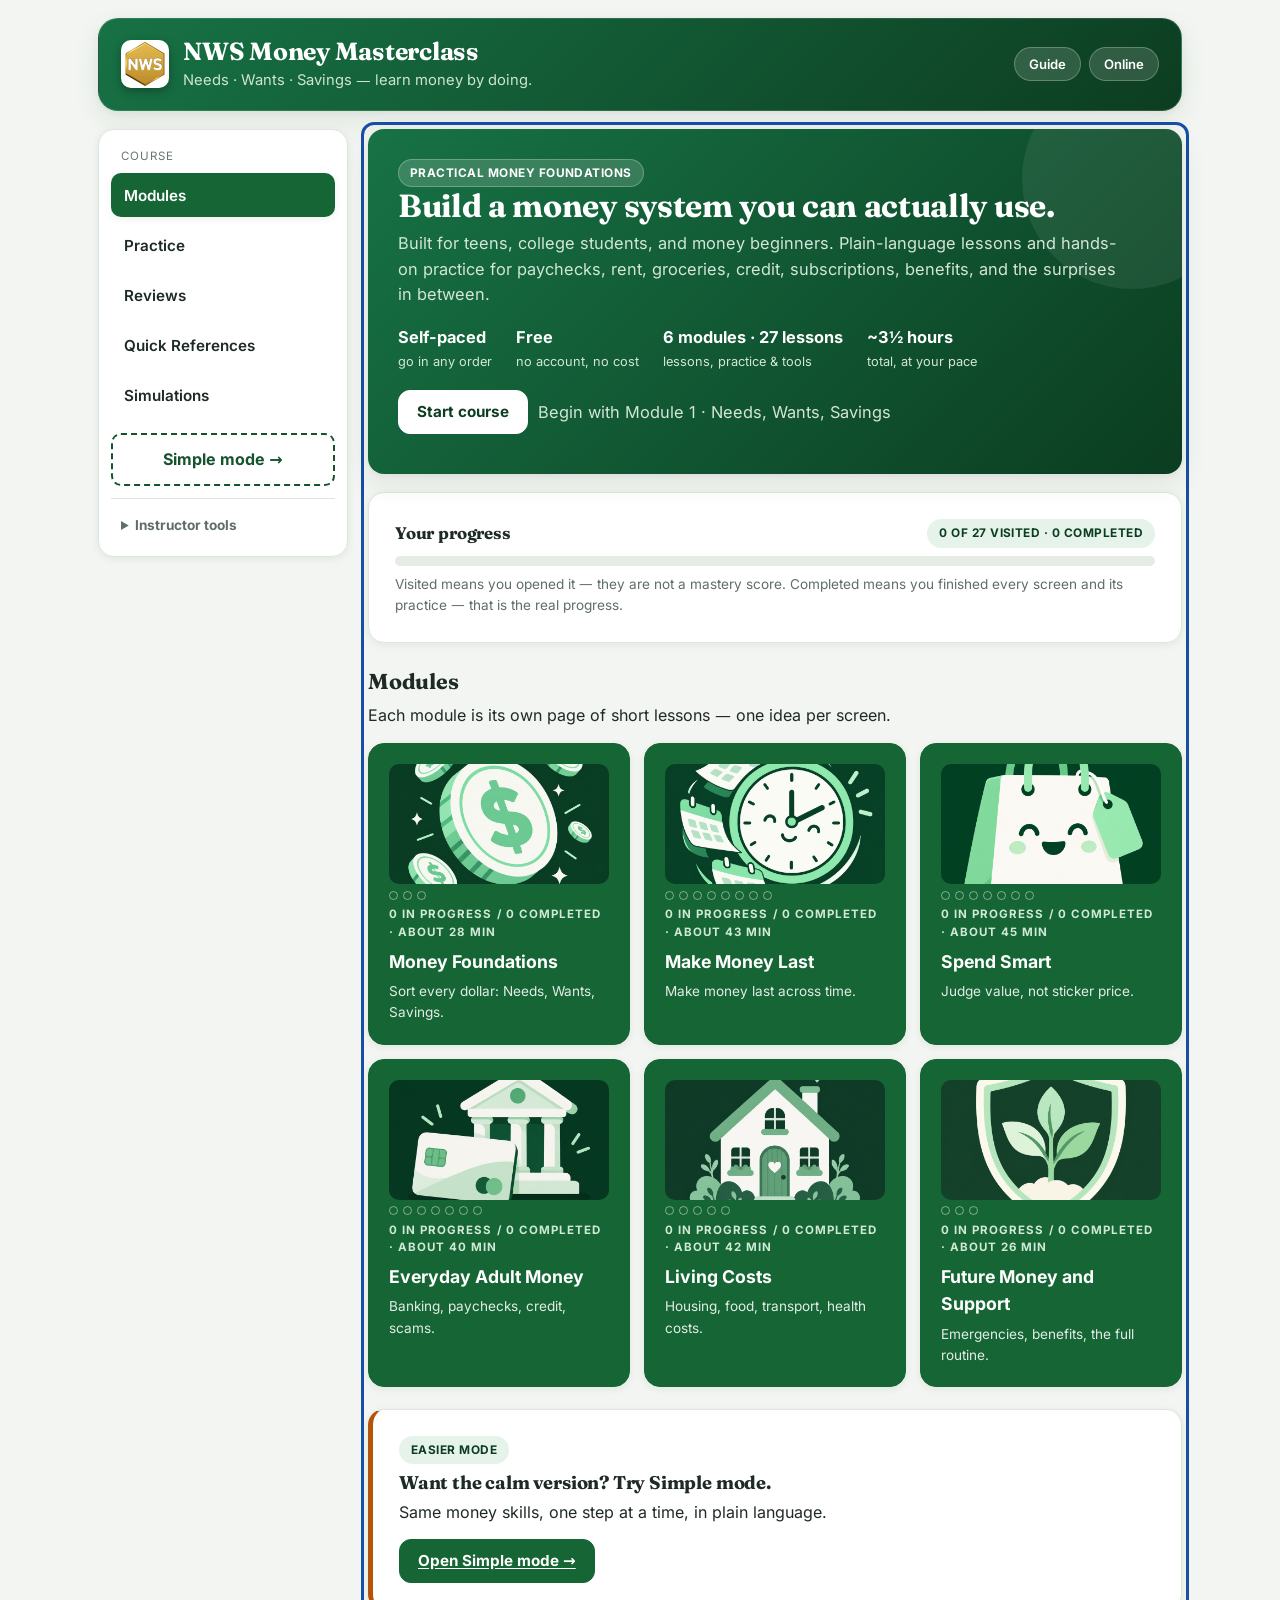
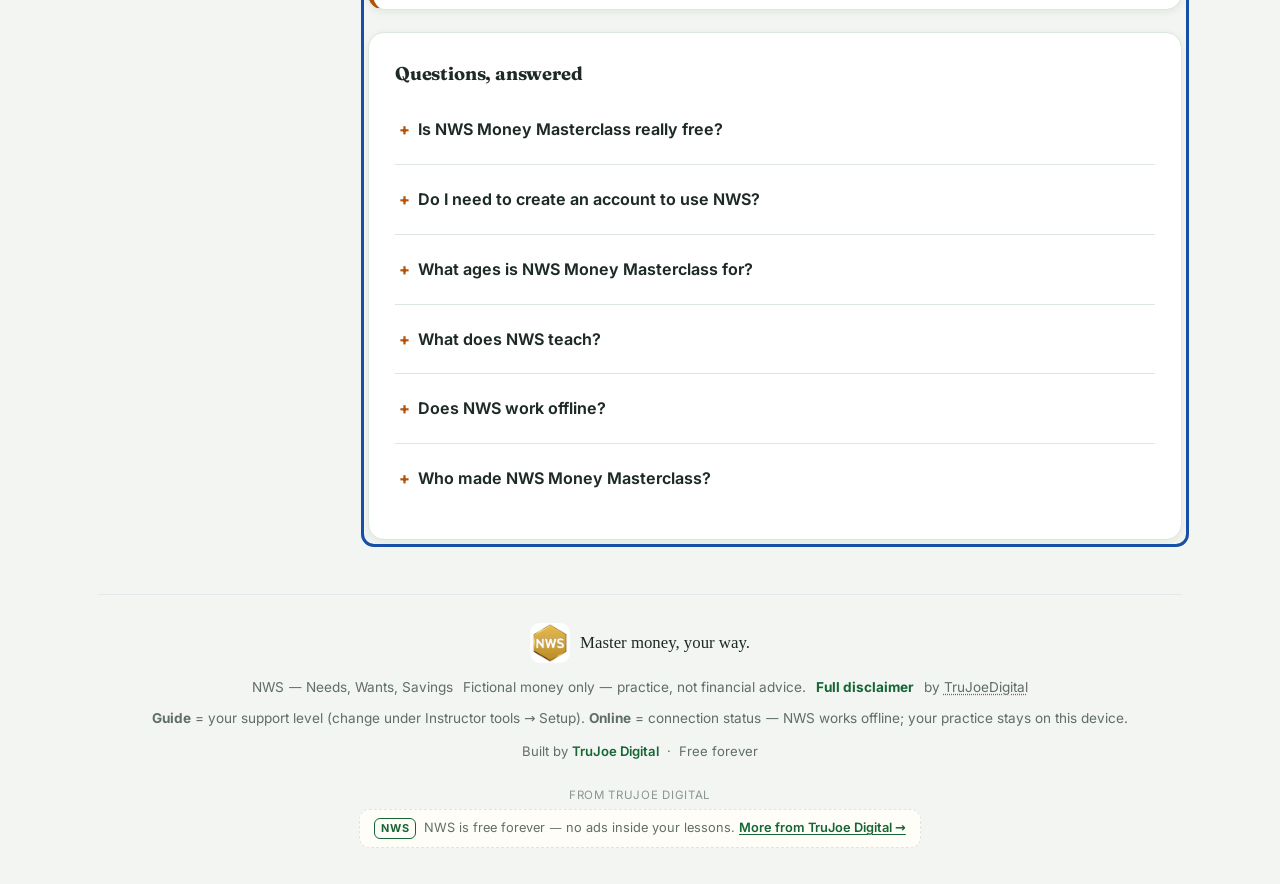
==== commit a01942a9: "Publish NWS build from 38a75c3b2e55f61dceb51f70611b991e511b840e" ====
--- a/index.html
+++ b/index.html
@@ -101,7 +101,7 @@
   </div>
   <footer class="site-footer">
     <div class="footer-brand"><img class="footer-logo-img" src="./images/nws-logo.png" alt="NWS logo" width="40" height="40"/><span class="footer-tagline">Master money, your way.</span></div>
-    <div class="footer-note"><span class="product-fullname">NWS — Needs, Wants, Savings</span> <span>Fictional money only — practice, not financial advice.</span> <details class="disclaimer"><summary>Full disclaimer</summary><p>Research-informed educational simulation. Fictional money only. It does not provide individualized financial, tax, legal, medical, insurance, housing, or benefits eligibility advice.</p><p><b>Ads &amp; privacy:</b> NWS currently shows only its own house messages in the footer below — no third-party ads served yet and no ad tracking. Our AdSense account is set up and awaiting Google's site review; if third-party ads are enabled after approval, this notice will be updated first, and ad providers may use cookies to serve and measure ads. Your practice data always stays on this device.</p></details> <span id="siteCredit" class="site-credit" hidden>by <a href="https://trujoedigital.com" target="_blank" rel="noopener">TruJoeDigital</a></span><span class="pill-legend"><b>Guide</b> = your support level (change under Instructor tools → Setup). <b>Online</b> = connection status — NWS works offline; your practice stays on this device.</span></div>
+    <div class="footer-note"><span class="product-fullname">NWS — Needs, Wants, Savings</span> <span>Fictional money only — practice, not financial advice.</span> <details class="disclaimer"><summary>Full disclaimer</summary><p>Research-informed educational simulation. Fictional money only. It does not provide individualized financial, tax, legal, medical, insurance, housing, or benefits eligibility advice.</p><p><b>Ads &amp; privacy:</b> NWS currently shows only its own house messages — no third-party ads are served and no ad tracking is used. If that changes, this notice will be updated before third-party ads are enabled. Your practice data stays on this device.</p></details> <span id="siteCredit" class="site-credit" hidden>by <a href="https://trujoedigital.com" target="_blank" rel="noopener">TruJoeDigital</a></span><span class="pill-legend"><b>Guide</b> = your support level (change under Instructor tools → Setup). <b>Online</b> = connection status — NWS works offline; your practice stays on this device.</span></div>
     <div class="footer-meta"><span>Built by <a href="https://trujoedigital.com" target="_blank" rel="noopener">TruJoe Digital</a></span><span>·</span><span>Free forever</span></div>
   </footer>
   <!-- NWS AD SLOT (footer only — never inside lessons, practice, or simulations).
--- a/course.css
+++ b/course.css
@@ -367,3 +367,23 @@
 /* Module-completion milestone banner on the course home. */
 .course-celeb{border-left:4px solid var(--good)}
 .course-celeb h3{margin:8px 0 4px}
+
+/* ---------- Scaffolded variation banks: build + explain verbs ---------- */
+.lp-kicker{color:var(--muted);font-size:.92em;margin:-.4em 0 .8em}
+.lp-scenario{background:var(--brand-soft);border:1px solid var(--line);border-radius:12px;padding:.9em 1em;margin:.6em 0 1em}
+.lp-scenario p{margin:.35em 0}
+.lp-scenario ul{margin:.4em 0 .4em 1.2em}
+.lp-quote{border-left:3px solid var(--brand);margin:.6em 0;padding:.4em .8em;background:var(--brand-soft);border-radius:0 8px 8px 0;font-style:italic}
+.build-game{margin-top:.8em}
+.build-row{display:grid;grid-template-columns:1fr 2fr auto;gap:.6em;align-items:center;margin:.55em 0}
+.build-row label{font-weight:700}
+.build-row input[type=range]{width:100%;accent-color:var(--brand);min-height:44px}
+.build-val{font-variant-numeric:tabular-nums;font-weight:700;min-width:3.2em;text-align:right}
+.build-total{margin:.7em 0;font-size:1.05em}
+.explain-input{width:100%;box-sizing:border-box;border:1px solid var(--line);border-radius:12px;padding:.7em;font:inherit;min-height:96px;background:var(--panel);color:var(--ink)}
+.explain-point{display:flex;gap:.55em;align-items:flex-start;margin:.5em 0;cursor:pointer}
+.explain-point input{width:1.3em;height:1.3em;margin-top:.15em;accent-color:var(--brand);flex-shrink:0}
+@media (max-width:640px){
+  .build-row{grid-template-columns:1fr;gap:.25em}
+  .build-val{text-align:left}
+}
